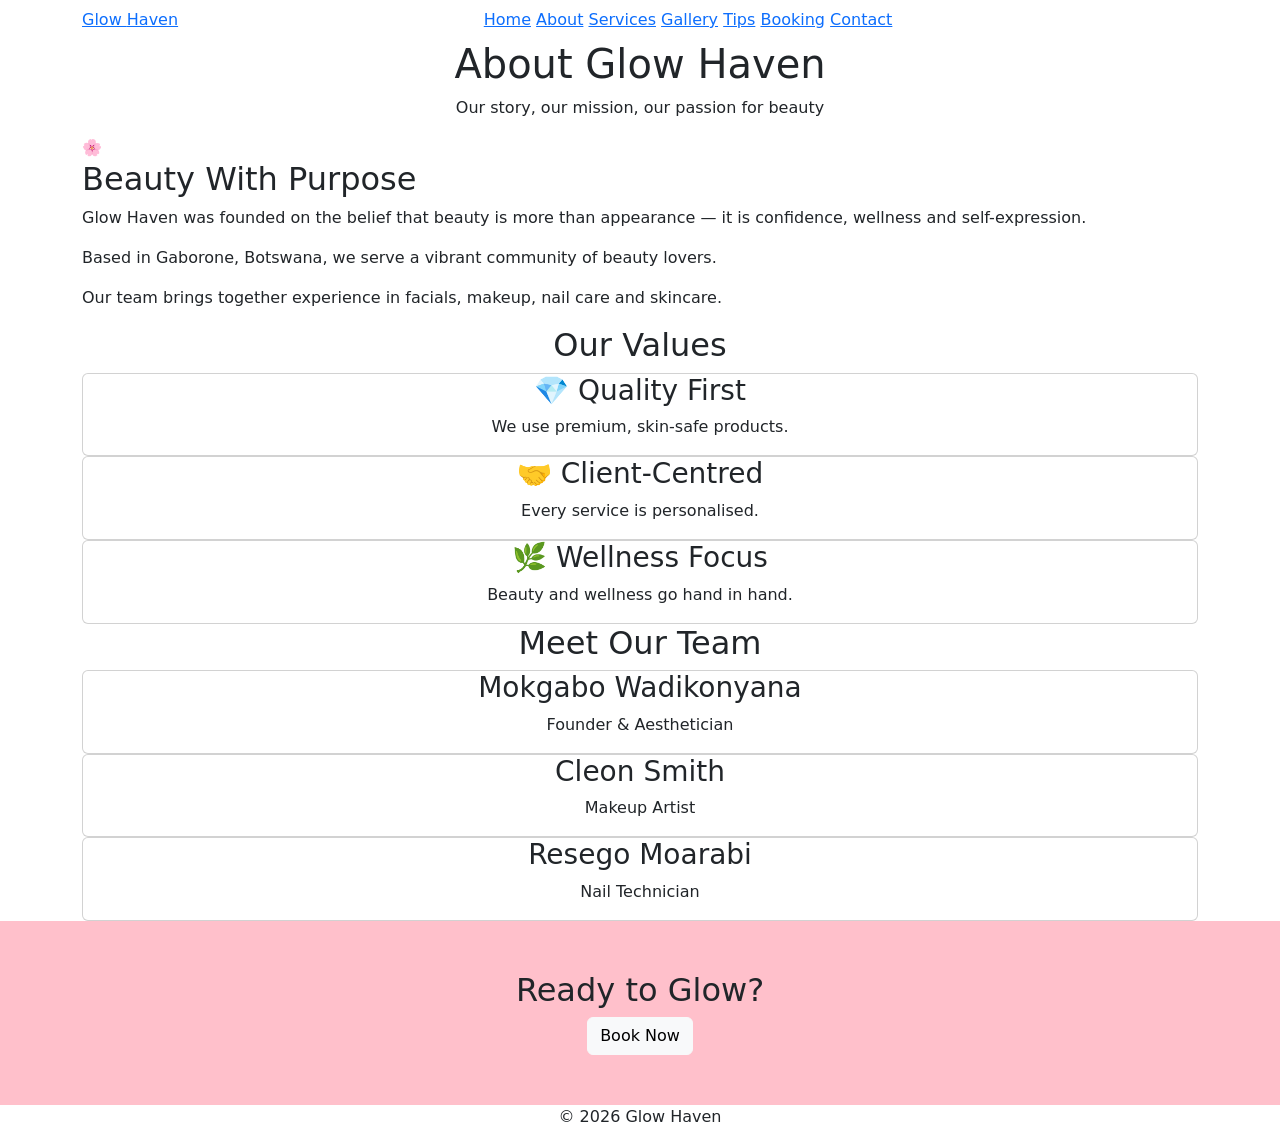
==== about.html @ 94329006 "Add files via upload" ====
<!DOCTYPE html>
<html lang="en">
<head>
  <meta charset="UTF-8">
  <meta name="viewport" content="width=device-width, initial-scale=1.0">
  <meta name="description" content="About Glow Haven – learn about our story, mission and team of beauty professionals.">
  <title>About Us | Glow Haven</title>

  <!-- Bootstrap -->
  <link rel="stylesheet" href="https://cdnjs.cloudflare.com/ajax/libs/bootstrap/5.3.0/css/bootstrap.min.css">

  <!-- Your CSS -->
  <link rel="stylesheet" href="css/style.css">
</head>

<body>

<!-- NAVBAR -->
<nav class="navbar">
  <div class="container">
    <a href="index.html" class="nav-logo">Glow <span>Haven</span></a>

    <div class="nav-links">
      <a href="index.html">Home</a>
      <a href="about.html" class="active">About</a>
      <a href="services.html">Services</a>
      <a href="gallery.html">Gallery</a>
      <a href="tips.html">Tips</a>
      <a href="booking.html">Booking</a>
      <a href="contact.html">Contact</a>
    </div>

    <div class="hamburger">
      <span></span><span></span><span></span>
    </div>
  </div>
</nav>

<!-- HERO -->
<div class="page-hero">
  <div class="container text-center">
    <h1>About Glow Haven</h1>
    <p>Our story, our mission, our passion for beauty</p>
  </div>
</div>

<!-- ABOUT SECTION -->
<section class="section-pad">
  <div class="container about-two-col">

    <div class="about-img">🌸</div>

    <div class="about-text">
      <h2>Beauty With <span>Purpose</span></h2>
      <p>
        Glow Haven was founded on the belief that beauty is more than appearance —
        it is confidence, wellness and self-expression.
      </p>
      <p>
        Based in Gaborone, Botswana, we serve a vibrant community of beauty lovers.
      </p>
      <p>
        Our team brings together experience in facials, makeup, nail care and skincare.
      </p>
    </div>

  </div>
</section>

<!-- VALUES -->
<section class="section-pad bg-pale">
  <div class="container text-center">

    <h2>Our Values</h2>

    <div class="cards-grid">

      <div class="card">
        <h3>💎 Quality First</h3>
        <p>We use premium, skin-safe products.</p>
      </div>

      <div class="card">
        <h3>🤝 Client-Centred</h3>
        <p>Every service is personalised.</p>
      </div>

      <div class="card">
        <h3>🌿 Wellness Focus</h3>
        <p>Beauty and wellness go hand in hand.</p>
      </div>

    </div>
  </div>
</section>

<!-- TEAM -->
<section class="section-pad">
  <div class="container text-center">

    <h2>Meet Our Team</h2>

    <div class="cards-grid">

      <div class="card">
        <h3>Mokgabo Wadikonyana</h3>
        <p>Founder & Aesthetician</p>
      </div>

      <div class="card">
        <h3>Cleon Smith</h3>
        <p>Makeup Artist</p>
      </div>

      <div class="card">
        <h3>Resego Moarabi</h3>
        <p>Nail Technician</p>
      </div>

    </div>
  </div>
</section>

<!-- CTA -->
<section class="text-center" style="padding:50px; background:pink;">
  <h2>Ready to Glow?</h2>
  <a href="booking.html" class="btn btn-light">Book Now</a>
</section>

<!-- FOOTER -->
<footer class="footer text-center">
  <p>© 2026 Glow Haven</p>
</footer>

<script src="js/main.js"></script>

</body>
</html>
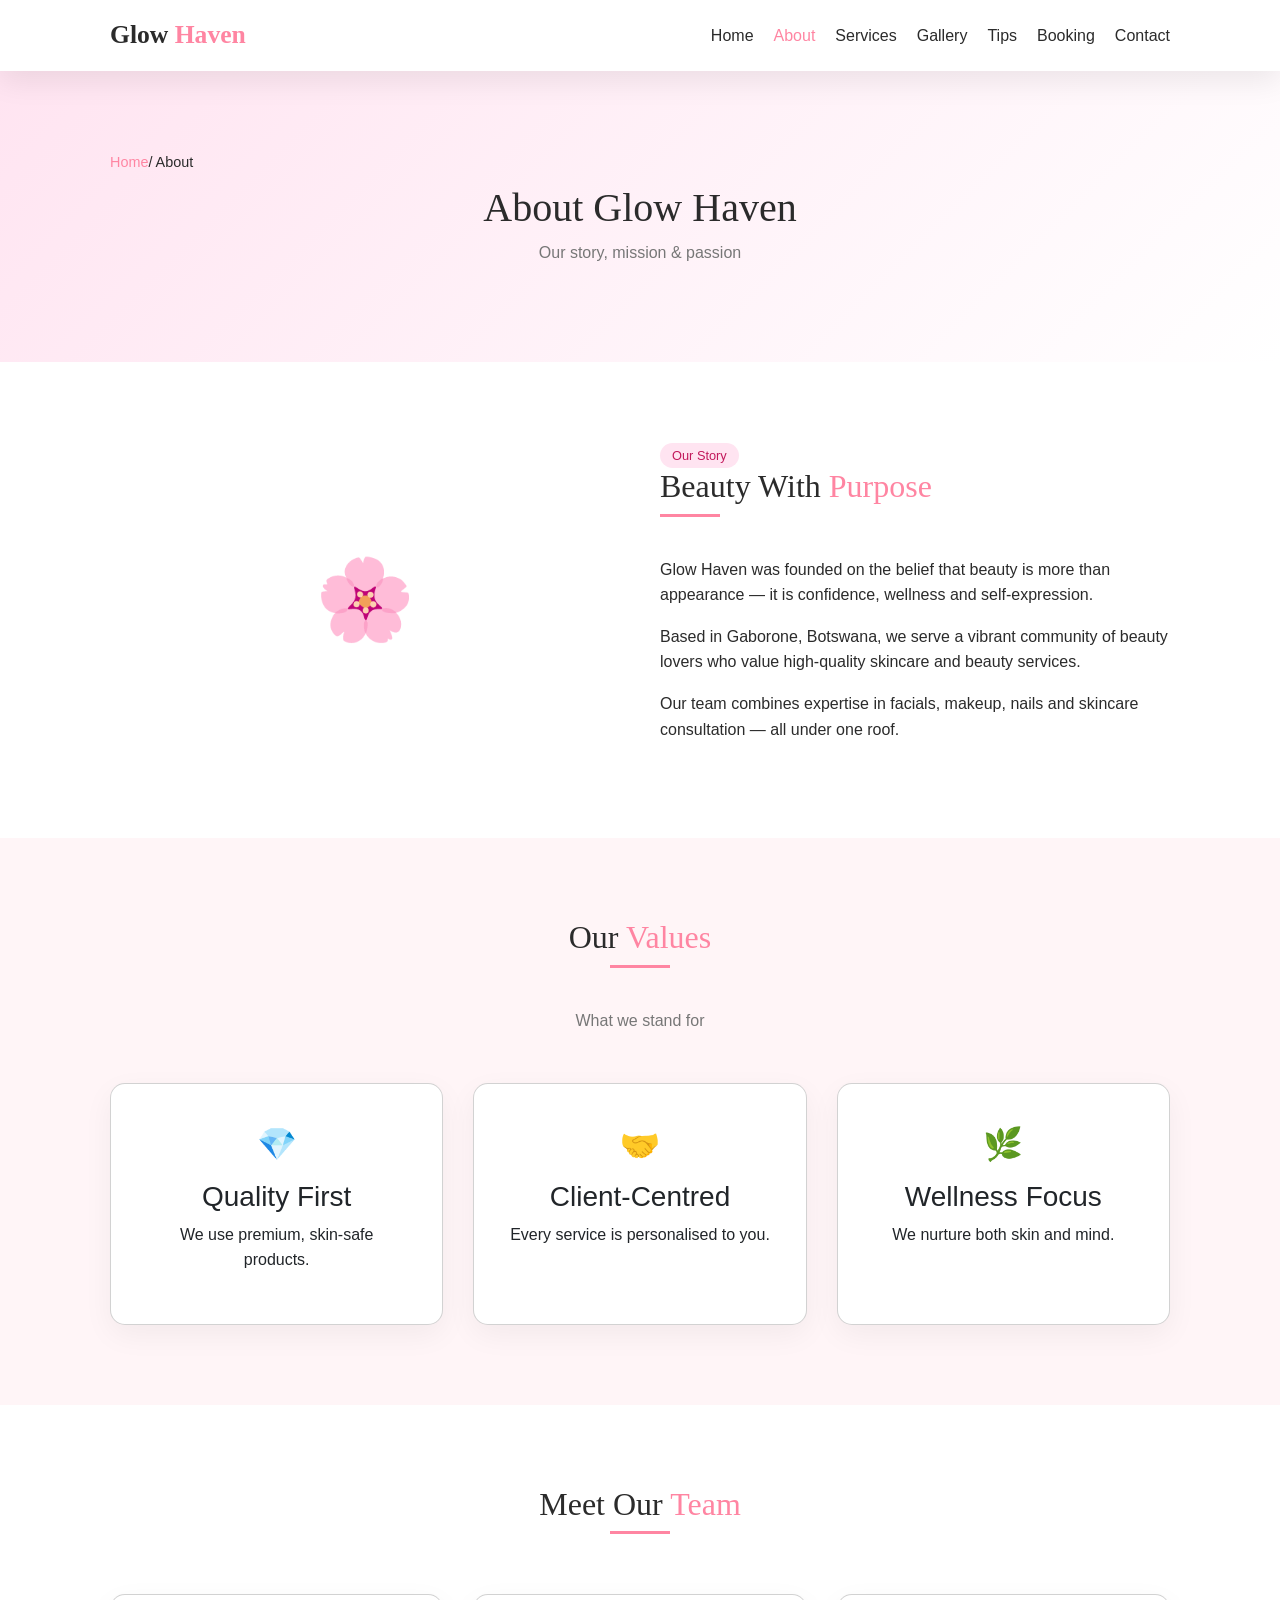
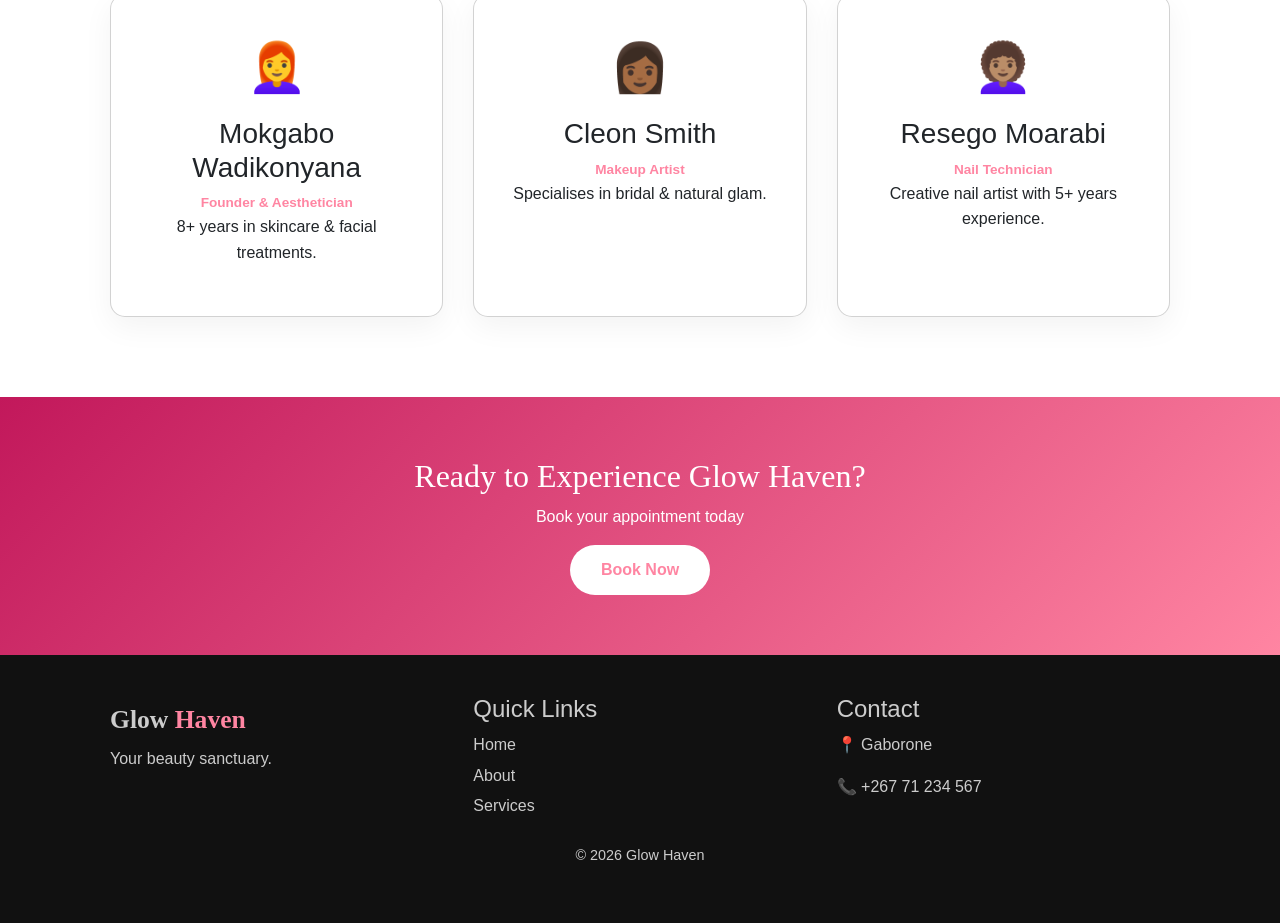
==== commit 0d199099: "Add files via upload" ====
--- a/about.html
+++ b/about.html
@@ -3,16 +3,15 @@
 <head>
   <meta charset="UTF-8">
   <meta name="viewport" content="width=device-width, initial-scale=1.0">
-  <meta name="description" content="About Glow Haven – learn about our story, mission and team of beauty professionals.">
+  <meta name="description" content="About Glow Haven – learn about our story, mission and team.">
   <title>About Us | Glow Haven</title>
 
   <!-- Bootstrap -->
   <link rel="stylesheet" href="https://cdnjs.cloudflare.com/ajax/libs/bootstrap/5.3.0/css/bootstrap.min.css">
 
   <!-- Your CSS -->
-  <link rel="stylesheet" href="css/style.css">
+  <link rel="stylesheet" href="style.css">
 </head>
-
 <body>
 
 <!-- NAVBAR -->
@@ -34,33 +33,54 @@
       <span></span><span></span><span></span>
     </div>
   </div>
+
+  <!-- Mobile Menu -->
+  <div class="nav-mobile">
+    <a href="index.html">Home</a>
+    <a href="about.html">About</a>
+    <a href="services.html">Services</a>
+    <a href="gallery.html">Gallery</a>
+    <a href="tips.html">Tips</a>
+    <a href="booking.html">Booking</a>
+    <a href="contact.html">Contact</a>
+  </div>
 </nav>
 
 <!-- HERO -->
-<div class="page-hero">
-  <div class="container text-center">
+<section class="page-hero">
+  <div class="container">
+    <div class="breadcrumb">
+      <a href="index.html">Home</a> / About
+    </div>
     <h1>About Glow Haven</h1>
-    <p>Our story, our mission, our passion for beauty</p>
+    <p>Our story, mission & passion</p>
   </div>
-</div>
+</section>
 
-<!-- ABOUT SECTION -->
+<!-- ABOUT -->
 <section class="section-pad">
   <div class="container about-two-col">
 
     <div class="about-img">🌸</div>
 
     <div class="about-text">
-      <h2>Beauty With <span>Purpose</span></h2>
+      <span class="hero-tag">Our Story</span>
+      <h2 class="section-title left">Beauty With <span>Purpose</span></h2>
+      <div class="divider left"></div>
+
       <p>
         Glow Haven was founded on the belief that beauty is more than appearance —
         it is confidence, wellness and self-expression.
       </p>
+
       <p>
-        Based in Gaborone, Botswana, we serve a vibrant community of beauty lovers.
+        Based in Gaborone, Botswana, we serve a vibrant community of beauty lovers
+        who value high-quality skincare and beauty services.
       </p>
+
       <p>
-        Our team brings together experience in facials, makeup, nail care and skincare.
+        Our team combines expertise in facials, makeup, nails and skincare consultation —
+        all under one roof.
       </p>
     </div>
 
@@ -71,23 +91,28 @@
 <section class="section-pad bg-pale">
   <div class="container text-center">
 
-    <h2>Our Values</h2>
+    <h2 class="section-title">Our <span>Values</span></h2>
+    <div class="divider"></div>
+    <p class="section-sub">What we stand for</p>
 
     <div class="cards-grid">
 
-      <div class="card">
-        <h3>💎 Quality First</h3>
+      <div class="card center">
+        <div class="icon">💎</div>
+        <h3>Quality First</h3>
         <p>We use premium, skin-safe products.</p>
       </div>
 
-      <div class="card">
-        <h3>🤝 Client-Centred</h3>
-        <p>Every service is personalised.</p>
+      <div class="card center">
+        <div class="icon">🤝</div>
+        <h3>Client-Centred</h3>
+        <p>Every service is personalised to you.</p>
       </div>
 
-      <div class="card">
-        <h3>🌿 Wellness Focus</h3>
-        <p>Beauty and wellness go hand in hand.</p>
+      <div class="card center">
+        <div class="icon">🌿</div>
+        <h3>Wellness Focus</h3>
+        <p>We nurture both skin and mind.</p>
       </div>
 
     </div>
@@ -98,23 +123,30 @@
 <section class="section-pad">
   <div class="container text-center">
 
-    <h2>Meet Our Team</h2>
+    <h2 class="section-title">Meet Our <span>Team</span></h2>
+    <div class="divider"></div>
 
     <div class="cards-grid">
 
-      <div class="card">
+      <div class="card center">
+        <div class="card-img">👩‍🦰</div>
         <h3>Mokgabo Wadikonyana</h3>
-        <p>Founder & Aesthetician</p>
+        <span class="role">Founder & Aesthetician</span>
+        <p>8+ years in skincare & facial treatments.</p>
       </div>
 
-      <div class="card">
+      <div class="card center">
+        <div class="card-img">👩🏾</div>
         <h3>Cleon Smith</h3>
-        <p>Makeup Artist</p>
+        <span class="role">Makeup Artist</span>
+        <p>Specialises in bridal & natural glam.</p>
       </div>
 
-      <div class="card">
+      <div class="card center">
+        <div class="card-img">👩🏽‍🦱</div>
         <h3>Resego Moarabi</h3>
-        <p>Nail Technician</p>
+        <span class="role">Nail Technician</span>
+        <p>Creative nail artist with 5+ years experience.</p>
       </div>
 
     </div>
@@ -122,17 +154,43 @@
 </section>
 
 <!-- CTA -->
-<section class="text-center" style="padding:50px; background:pink;">
-  <h2>Ready to Glow?</h2>
-  <a href="booking.html" class="btn btn-light">Book Now</a>
+<section class="cta">
+  <div class="container text-center">
+    <h2>Ready to Experience Glow Haven?</h2>
+    <p>Book your appointment today</p>
+    <a href="booking.html" class="btn btn-white">Book Now</a>
+  </div>
 </section>
 
 <!-- FOOTER -->
-<footer class="footer text-center">
-  <p>© 2026 Glow Haven</p>
+<footer class="footer">
+  <div class="container footer-grid">
+
+    <div>
+      <a href="index.html" class="nav-logo">Glow <span>Haven</span></a>
+      <p>Your beauty sanctuary.</p>
+    </div>
+
+    <div>
+      <h4>Quick Links</h4>
+      <a href="index.html">Home</a>
+      <a href="about.html">About</a>
+      <a href="services.html">Services</a>
+    </div>
+
+    <div>
+      <h4>Contact</h4>
+      <p>📍 Gaborone</p>
+      <p>📞 +267 71 234 567</p>
+    </div>
+
+  </div>
+
+  <div class="footer-bottom">
+    <p>© 2026 Glow Haven</p>
+  </div>
 </footer>
 
 <script src="js/main.js"></script>
-
 </body>
 </html>
--- a/style.css
+++ b/style.css
@@ -0,0 +1,916 @@
+/* =========================
+   GLOW HAVEN LUXURY STYLE
+========================= */
+
+/* RESET */
+* {
+  margin: 0;
+  padding: 0;
+  box-sizing: border-box;
+}
+
+/* VARIABLES */
+:root {
+  --pink: #ff4fa3;
+  --dark-pink: #c2185b;
+  --light-pink: #ffe4f1;
+  --text: #2b2b2b;
+  --gray: #777;
+  --white: #ffffff;
+  --shadow: 0 10px 30px rgba(0,0,0,0.08);
+
+  --font-main: 'Poppins', sans-serif;
+  --font-head: 'Playfair Display', serif;
+}
+
+/* BODY */
+body {
+  font-family: var(--font-main);
+  color: var(--text);
+  background: #fff;
+  line-height: 1.6;
+}
+
+/* CONTAINER */
+.container {
+  width: 90%;
+  max-width: 1200px;
+  margin: auto;
+}
+
+/* ================= NAVBAR ================= */
+.navbar {
+  background: #fff;
+  padding: 15px 0;
+  box-shadow: var(--shadow);
+  position: sticky;
+  top: 0;
+  z-index: 1000;
+}
+
+.nav-logo {
+  font-family: var(--font-head);
+  font-size: 1.6rem;
+  font-weight: bold;
+  color: var(--text);
+  text-decoration: none;
+}
+
+.nav-logo span {
+  color: var(--pink);
+}
+
+.nav-links {
+  display: flex;
+  gap: 20px;
+}
+
+.nav-links a {
+  text-decoration: none;
+  color: var(--text);
+  font-weight: 500;
+  transition: 0.3s;
+}
+
+.nav-links a:hover,
+.nav-links .active {
+  color: var(--pink);
+}
+
+/* HAMBURGER */
+.hamburger {
+  display: none;
+  cursor: pointer;
+}
+
+.hamburger span {
+  display: block;
+  width: 25px;
+  height: 3px;
+  background: var(--text);
+  margin: 5px 0;
+}
+
+/* MOBILE MENU */
+.nav-mobile {
+  display: none;
+  flex-direction: column;
+  background: #fff;
+  padding: 20px;
+}
+
+.nav-mobile a {
+  margin: 10px 0;
+  text-decoration: none;
+  color: var(--text);
+}
+
+/* ================= HERO ================= */
+.page-hero {
+  background: linear-gradient(135deg, var(--light-pink), #fff);
+  padding: 80px 0;
+  text-align: center;
+}
+
+.page-hero h1 {
+  font-family: var(--font-head);
+  font-size: 2.5rem;
+}
+
+.page-hero p {
+  color: var(--gray);
+}
+
+.breadcrumb {
+  font-size: 0.9rem;
+  margin-bottom: 10px;
+}
+
+.breadcrumb a {
+  color: var(--pink);
+  text-decoration: none;
+}
+
+/* ================= SECTIONS ================= */
+.section-pad {
+  padding: 60px 0;
+}
+
+.bg-pale {
+  background: var(--light-pink);
+}
+
+/* TITLES */
+.section-title {
+  font-family: var(--font-head);
+  font-size: 2rem;
+}
+
+.section-title span {
+  color: var(--pink);
+}
+
+.section-title.left {
+  text-align: left;
+}
+
+.section-sub {
+  color: var(--gray);
+  margin-top: 10px;
+}
+
+/* DIVIDER */
+.divider {
+  width: 60px;
+  height: 3px;
+  background: var(--pink);
+  margin: 10px auto;
+}
+
+.divider.left {
+  margin-left: 0;
+}
+
+/* ================= ABOUT ================= */
+.about-two-col {
+  display: flex;
+  gap: 40px;
+  align-items: center;
+}
+
+.about-img {
+  flex: 1;
+  font-size: 5rem;
+  text-align: center;
+}
+
+.about-text {
+  flex: 1;
+}
+
+.hero-tag {
+  background: var(--light-pink);
+  padding: 5px 12px;
+  border-radius: 20px;
+  font-size: 0.8rem;
+  color: var(--dark-pink);
+}
+
+/* ================= CARDS ================= */
+.cards-grid {
+  display: grid;
+  grid-template-columns: repeat(3, 1fr);
+  gap: 20px;
+  margin-top: 30px;
+}
+
+.card {
+  background: #fff;
+  padding: 20px;
+  border-radius: 15px;
+  box-shadow: var(--shadow);
+  transition: 0.3s;
+}
+
+.card:hover {
+  transform: translateY(-5px);
+}
+
+.card.center {
+  text-align: center;
+}
+
+.icon {
+  font-size: 2rem;
+  margin-bottom: 10px;
+}
+
+.card-img {
+  font-size: 3rem;
+  margin-bottom: 10px;
+}
+
+.role {
+  color: var(--pink);
+  font-size: 0.85rem;
+  font-weight: 600;
+}
+
+/* ================= CTA ================= */
+.cta {
+  background: linear-gradient(135deg, var(--dark-pink), var(--pink));
+  color: #fff;
+  padding: 60px 0;
+}
+
+.cta h2 {
+  font-family: var(--font-head);
+}
+
+.btn {
+  padding: 10px 20px;
+  border-radius: 25px;
+  text-decoration: none;
+  display: inline-block;
+}
+
+.btn-white {
+  background: #fff;
+  color: var(--pink);
+}
+
+/* ================= FOOTER ================= */
+.footer {
+  background: #111;
+  color: #ccc;
+  padding: 40px 0;
+}
+
+.footer-grid {
+  display: grid;
+  grid-template-columns: repeat(3, 1fr);
+  gap: 30px;
+}
+
+.footer a {
+  display: block;
+  color: #ccc;
+  text-decoration: none;
+  margin: 5px 0;
+}
+
+.footer a:hover {
+  color: var(--pink);
+}
+
+.footer-bottom {
+  text-align: center;
+  margin-top: 20px;
+  font-size: 0.9rem;
+}
+
+/* ================= BOOKING FORM ================= */
+
+.form-section {
+  background: #fff;
+}
+
+.form-grid {
+  display: grid;
+  grid-template-columns: repeat(2, 1fr);
+  gap: 20px;
+  margin-top: 20px;
+}
+
+.form-group {
+  display: flex;
+  flex-direction: column;
+}
+
+.form-group.full {
+  grid-column: span 2;
+}
+
+.form-group label {
+  font-weight: 600;
+  margin-bottom: 6px;
+  font-size: 0.9rem;
+}
+
+.form-group label span {
+  color: var(--pink);
+}
+
+.form-group input,
+.form-group select,
+.form-group textarea {
+  padding: 12px 14px;
+  border-radius: 10px;
+  border: 1px solid #ddd;
+  font-family: var(--font-main);
+  transition: 0.3s;
+}
+
+.form-group input:focus,
+.form-group select:focus,
+.form-group textarea:focus {
+  border-color: var(--pink);
+  box-shadow: 0 0 0 3px rgba(255,79,163,0.1);
+  outline: none;
+}
+
+textarea {
+  min-height: 110px;
+  resize: none;
+}
+
+/* BUTTON (matches your luxury theme) */
+.btn-pink {
+  background: var(--pink);
+  color: #fff;
+  border-radius: 25px;
+  padding: 12px 25px;
+  border: none;
+  font-weight: 600;
+  transition: 0.3s;
+}
+
+.btn-pink:hover {
+  background: var(--dark-pink);
+}
+
+/* MESSAGES */
+.error-msg {
+  font-size: 0.75rem;
+  color: red;
+  margin-top: 3px;
+}
+
+.success-msg {
+  display: none;
+  margin-top: 20px;
+  padding: 15px;
+  background: #e6fff0;
+  color: green;
+  border-radius: 10px;
+  font-size: 0.9rem;
+}
+
+/* FORM CARD (the white box styling from your HTML) */
+.form-section .container > div > div {
+  background: #fff;
+  border-radius: 16px;
+  padding: 40px;
+  box-shadow: var(--shadow);
+}
+/* ================= RESPONSIVE ================= */
+@media(max-width: 900px) {
+  .about-two-col {
+    flex-direction: column;
+  }
+
+  .cards-grid {
+    grid-template-columns: 1fr;
+  }
+
+  .nav-links {
+    display: none;
+  }
+
+  .hamburger {
+    display: block;
+  }
+
+  .nav-mobile.active {
+    display: flex;
+  }
+
+  .footer-grid {
+    grid-template-columns: 1fr;
+  }
+}
+:root {
+  --pink: #ff85a2;
+  --dark-text: #333;
+  --light-bg: #fff5f7;
+  --white: #ffffff;
+}
+
+.container {
+  max-width: 1100px;
+  margin: 0 auto;
+  padding: 0 20px;
+}
+
+/* Layout for the two columns */
+.contact-layout {
+  display: grid;
+  grid-template-columns: 1.5fr 1fr;
+  gap: 50px;
+  align-items: start;
+}
+
+/* Form Styling */
+.form-grid {
+  display: grid;
+  grid-template-columns: 1fr 1fr;
+  gap: 20px;
+}
+
+.form-group.full {
+  grid-column: span 2;
+}
+
+.form-group label {
+  display: block;
+  margin-bottom: 8px;
+  font-weight: 600;
+}
+
+.form-group input,
+.form-group textarea {
+  width: 100%;
+  padding: 12px;
+  border: 1px solid #ddd;
+  border-radius: 8px;
+  font-family: inherit;
+}
+
+.btn-pink {
+  background: var(--pink);
+  color: var(--white);
+  border: none;
+  padding: 12px 30px;
+  border-radius: 25px;
+  cursor: pointer;
+  margin-top: 20px;
+  font-weight: 700;
+}
+
+/* Contact Info Card Styling */
+.contact-info-card {
+  background: var(--light-bg);
+  padding: 40px;
+  border-radius: 15px;
+  box-shadow: 0 10px 30px rgba(0, 0, 0, 0.05);
+}
+
+.contact-item {
+  display: flex;
+  gap: 15px;
+  margin-bottom: 25px;
+}
+
+.contact-item .icon {
+  font-size: 24px;
+}
+
+.contact-item h4 {
+  margin: 0 0 5px 0;
+  color: var(--pink);
+}
+
+/* Responsive for Mobile */
+@media (max-width: 768px) {
+  .contact-layout {
+    grid-template-columns: 1fr;
+  }
+
+  .form-grid {
+    grid-template-columns: 1fr;
+  }
+
+  .form-group.full {
+    grid-column: span 1;
+  }
+}
+
+/* Container for the form to keep it centered and professional */
+.form-wrap {
+    background: #fff;
+    padding: 40px;
+    border-radius: 15px;
+    box-shadow: 0 10px 30px rgba(0, 0, 0, 0.05);
+    max-width: 800px;
+    margin: 0 auto;
+}
+
+/* Creating the two-column grid for inputs */
+.form-grid {
+    display: grid;
+    grid-template-columns: 1fr 1fr; /* Two equal columns */
+    gap: 20px;
+    margin-bottom: 25px;
+}
+
+/* Ensuring certain fields (like textareas) take up both columns */
+.form-group.full {
+    grid-column: span 2;
+}
+
+/* Styling the inputs to match the Glow Haven aesthetic */
+.form-group label {
+    display: block;
+    margin-bottom: 8px;
+    font-weight: 600;
+    font-size: 0.9rem;
+}
+
+.form-group input,
+.form-group select,
+.form-group textarea {
+    width: 100%;
+    padding: 12px 15px;
+    border: 1px solid #ececec;
+    border-radius: 8px;
+    background-color: #fdfdfd;
+    transition: border-color 0.3s ease, box-shadow 0.3s ease;
+}
+
+/* Focus styling for all form elements */
+.form-group input:focus,
+.form-group select:focus,
+.form-group textarea:focus {
+    border-color: var(--pink);
+    outline: none;
+    box-shadow: 0 0 0 3px rgba(255, 133, 162, 0.15);
+}
+
+/* Pink Button Style */
+.btn-pink {
+    background-color: #ff85a2; /* Glow Haven Pink */
+    color: white;
+    padding: 14px 30px;
+    border: none;
+    border-radius: 50px;
+    font-weight: bold;
+    cursor: pointer;
+    transition: transform 0.2s, background-color 0.2s;
+}
+
+.btn-pink:hover {
+    transform: translateY(-2px);
+    background-color: #f07491;
+}
+
+/* Responsive: Switch to 1 column on mobile */
+@media (max-width: 600px) {
+    .form-grid {
+        grid-template-columns: 1fr;
+    }
+
+    .form-group.full {
+        grid-column: span 1;
+    }
+}
+
+/* =========================
+   CARD GRID CONTAINER
+   ========================= */
+.cards-grid {
+    display: grid;
+    grid-template-columns: repeat(auto-fit, minmax(300px, 1fr));
+    gap: 30px;
+    padding-top: 20px;
+}
+
+/* =========================
+   INDIVIDUAL CARD
+   ========================= */
+.card {
+    background-color: #ffffff;
+    border-radius: 15px;
+    padding: 35px;
+    text-align: center;
+    box-shadow: 0 10px 30px rgba(0, 0, 0, 0.05);
+    transition: transform 0.3s ease, box-shadow 0.3s ease;
+}
+
+/* Hover effect */
+.card:hover {
+    transform: translateY(-10px);
+    box-shadow: 0 15px 35px rgba(0, 0, 0, 0.1);
+}
+
+/* =========================
+   CARD ICON
+   ========================= */
+.card-icon {
+    font-size: 3rem;
+    margin-bottom: 20px;
+    display: block;
+}
+
+/* =========================
+   PRICE TAG
+   ========================= */
+.price {
+    font-weight: 700;
+    color: #ff85a2; /* Glow Haven Pink */
+    margin: 20px 0;
+    font-size: 1.1rem;
+}
+ /* =========================
+    CTA BANNER
+    ========================= */
+.cta-banner {
+    background-color: var(--pink); /* Brand color */
+    padding: 60px 0;
+    color: #ffffff;
+    text-align: center;
+}
+
+/* CTA Title */
+.cta-banner h2 {
+    font-size: 2.2rem;
+    margin-bottom: 15px;
+}
+
+/* CTA Text */
+.cta-banner p {
+    font-size: 1.1rem;
+    margin-bottom: 30px;
+    max-width: 700px;
+    margin-left: auto;
+    margin-right: auto;
+    line-height: 1.6;
+}
+
+/* CTA Button Container */
+.cta-buttons {
+    display: flex;
+    justify-content: center;
+    gap: 15px;
+    flex-wrap: wrap;
+}
+
+/* =========================
+   BUTTON STYLES
+   ========================= */
+
+/* White Button */
+.btn-white {
+    background-color: #ffffff;
+    color: var(--pink);
+    padding: 12px 25px;
+    border-radius: 25px;
+    text-decoration: none;
+    font-weight: 600;
+    transition: all 0.3s ease;
+}
+
+.btn-white:hover {
+    background-color: #f0f0f0;
+    transform: translateY(-2px);
+}
+
+/* Dark Button */
+.btn-dark {
+    background-color: #333333;
+    color: #ffffff;
+    padding: 12px 25px;
+    border-radius: 25px;
+    text-decoration: none;
+    font-weight: 600;
+    transition: all 0.3s ease;
+}
+
+.btn-dark:hover {
+    background-color: #000000;
+    transform: translateY(-2px);
+}
+
+/* =========================
+   RESPONSIVE DESIGN
+   ========================= */
+@media (max-width: 480px) {
+    .cta-buttons {
+        flex-direction: column;
+        align-items: center;
+    }
+
+    .cta-buttons a {
+        width: 100%;
+        max-width: 250px;
+        text-align: center;
+    }
+}
+/* =========================
+   GLOBAL VARIABLES
+   ========================= */
+:root {
+    --pink: #ff85a2;
+    --bg-pale: #fff5f7;
+    --text-dark: #333333;
+    --text-muted: #777777;
+    --transition: 0.3s ease;
+}
+
+/* =========================
+   LAYOUT HELPERS
+   ========================= */
+.section-pad {
+    padding: 80px 0;
+}
+
+.bg-pale {
+    background-color: var(--bg-pale);
+}
+
+.text-center {
+    text-align: center;
+}
+
+.divider {
+    width: 60px;
+    height: 3px;
+    background-color: var(--pink);
+    margin: 0 auto 40px;
+}
+
+/* =========================
+   TESTIMONIALS GRID
+   ========================= */
+.testi-grid {
+    display: grid;
+    grid-template-columns: repeat(auto-fit, minmax(300px, 1fr));
+    gap: 30px;
+    margin-top: 40px;
+}
+
+/* Testimonial Card */
+.testi-card {
+    background-color: #ffffff;
+    padding: 40px;
+    border-radius: 20px;
+    box-shadow: 0 10px 30px rgba(0, 0, 0, 0.05);
+    text-align: center;
+    transition: var(--transition);
+}
+
+.testi-card:hover {
+    transform: translateY(-10px);
+}
+
+/* Stars */
+.stars {
+    color: #ffb400;
+    font-size: 1.2rem;
+    margin-bottom: 15px;
+}
+
+/* Author Section */
+.testi-author {
+    margin-top: 20px;
+    display: flex;
+    flex-direction: column;
+    align-items: center;
+}
+
+.testi-avatar {
+    font-size: 2.5rem;
+    margin-bottom: 10px;
+}
+
+.testi-name {
+    font-weight: bold;
+    color: var(--text-dark);
+}
+
+.testi-role {
+    font-size: 0.85rem;
+    color: var(--text-muted);
+}
+
+/* =========================
+   CTA BANNER
+   ========================= */
+.cta-banner {
+    background-color: var(--pink);
+    color: #ffffff;
+    padding: 60px 0;
+    text-align: center;
+}
+
+.cta-banner h2 {
+    font-size: 2.5rem;
+    margin-bottom: 20px;
+    font-style: italic;
+}
+
+/* CTA Button */
+.btn-white {
+    background-color: #ffffff;
+    color: var(--pink);
+    padding: 12px 30px;
+    border-radius: 30px;
+    text-decoration: none;
+    font-weight: 700;
+    transition: var(--transition);
+}
+
+.btn-white:hover {
+    opacity: 0.9;
+}
+
+/* =========================
+   RESPONSIVE DESIGN
+   ========================= */
+@media (max-width: 768px) {
+    .testi-grid {
+        grid-template-columns: 1fr;
+    }
+
+    .cta-banner h2 {
+        font-size: 2rem;
+    }
+}
+/* =========================
+   Gallery Layout
+   ========================= */
+.gallery-grid {
+    display: grid;
+    grid-template-columns: repeat(auto-fit, minmax(280px, 1fr));
+    gap: 20px;
+}
+
+.gallery-img-wrapper {
+    position: relative;
+    height: 300px;
+    overflow: hidden;
+    border-radius: 15px;
+}
+
+.gallery-img-wrapper img {
+    width: 100%;
+    height: 100%;
+    object-fit: cover;
+    transition: transform 0.5s ease;
+}
+
+/* =========================
+   Hover Overlay Effect
+   ========================= */
+.img-overlay {
+    position: absolute;
+    top: 0;
+    left: 0;
+    width: 100%;
+    height: 100%;
+    background: rgba(255, 133, 162, 0.7); /* Glow Pink Overlay */
+    display: flex;
+    align-items: center;
+    justify-content: center;
+    opacity: 0;
+    transition: opacity 0.3s ease;
+}
+
+.img-overlay span {
+    color: white;
+    font-size: 1.2rem;
+    font-weight: bold;
+    padding: 10px 20px;
+    border: 2px solid white;
+}
+
+/* Hover Effects */
+.gallery-img-wrapper:hover img {
+    transform: scale(1.1);
+}
+
+.gallery-img-wrapper:hover .img-overlay {
+    opacity: 1;
+}
+
+/* =========================
+   CTA Styles (Matching Home Page)
+   ========================= */
+.btn-contact {
+    color: #888;
+    text-decoration: none;
+    font-weight: 500;
+}
+
+.btn-contact:hover {
+    color: var(--pink);
+}
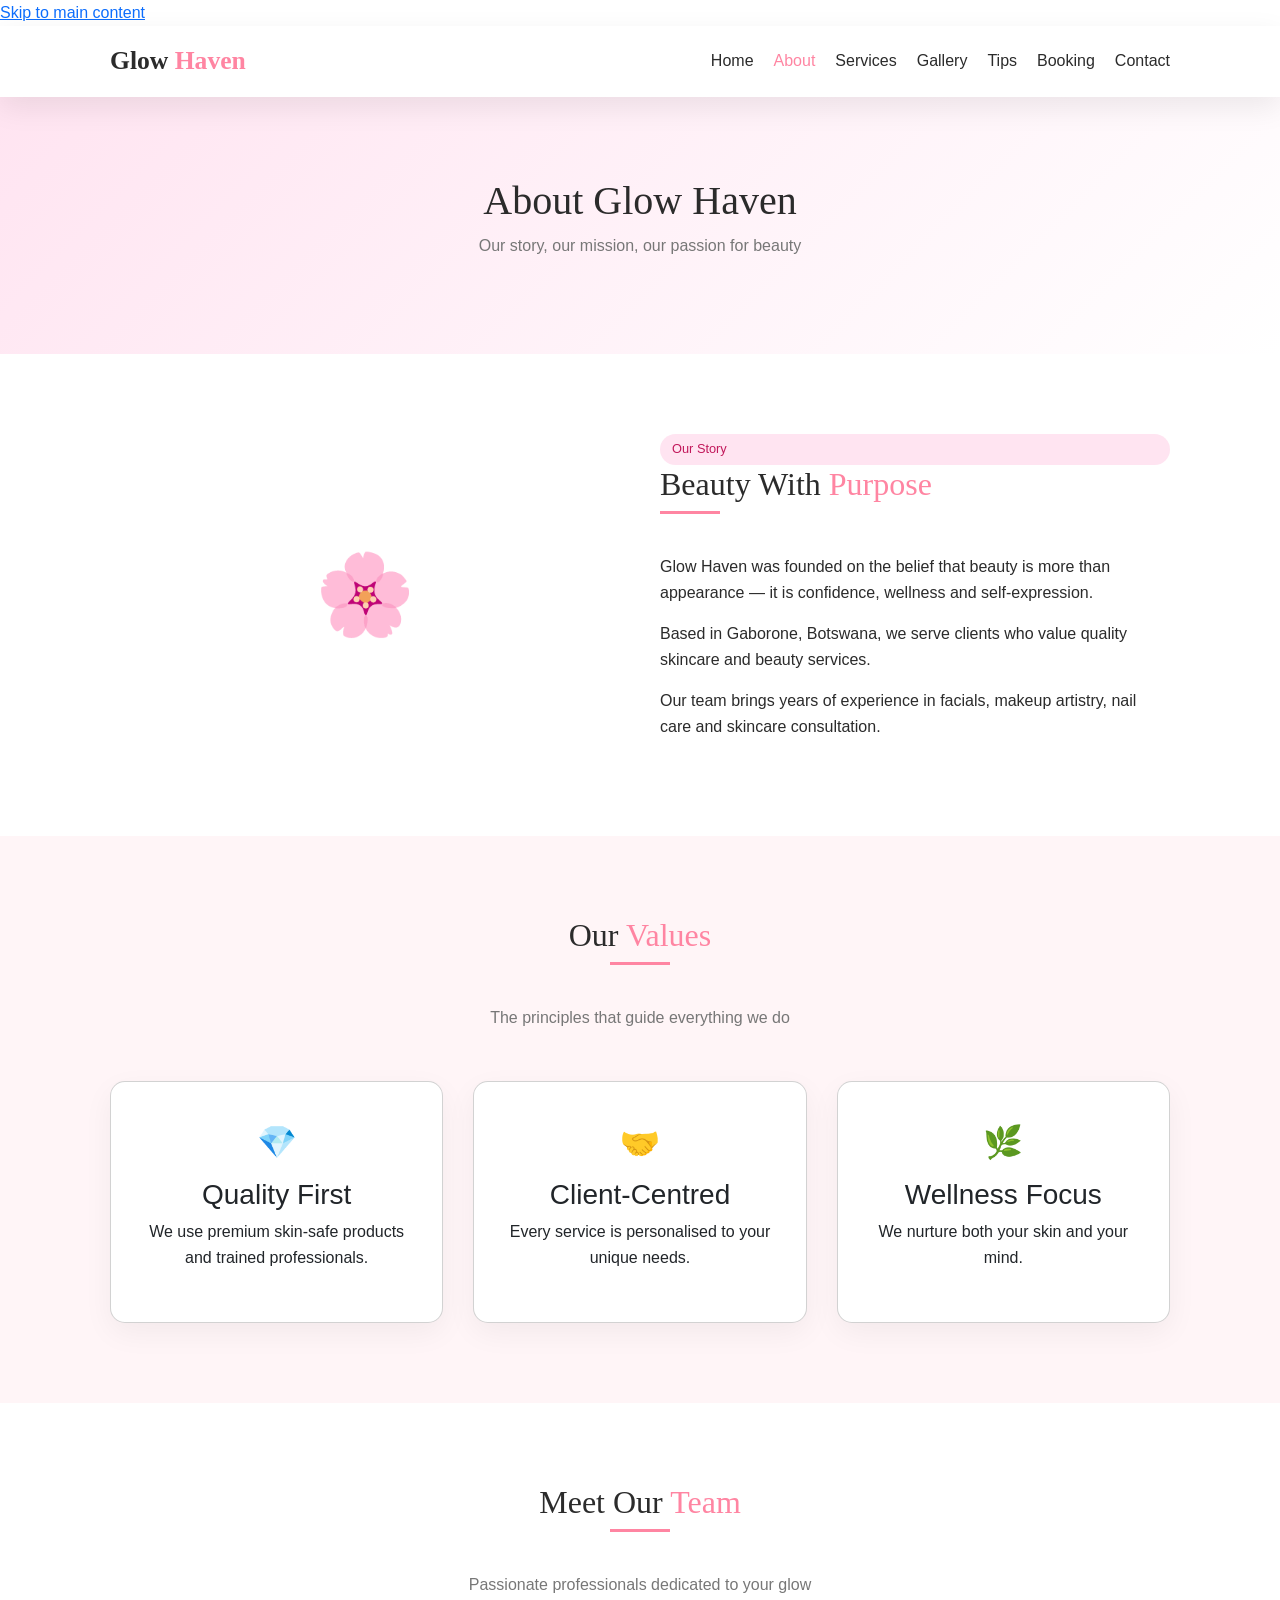
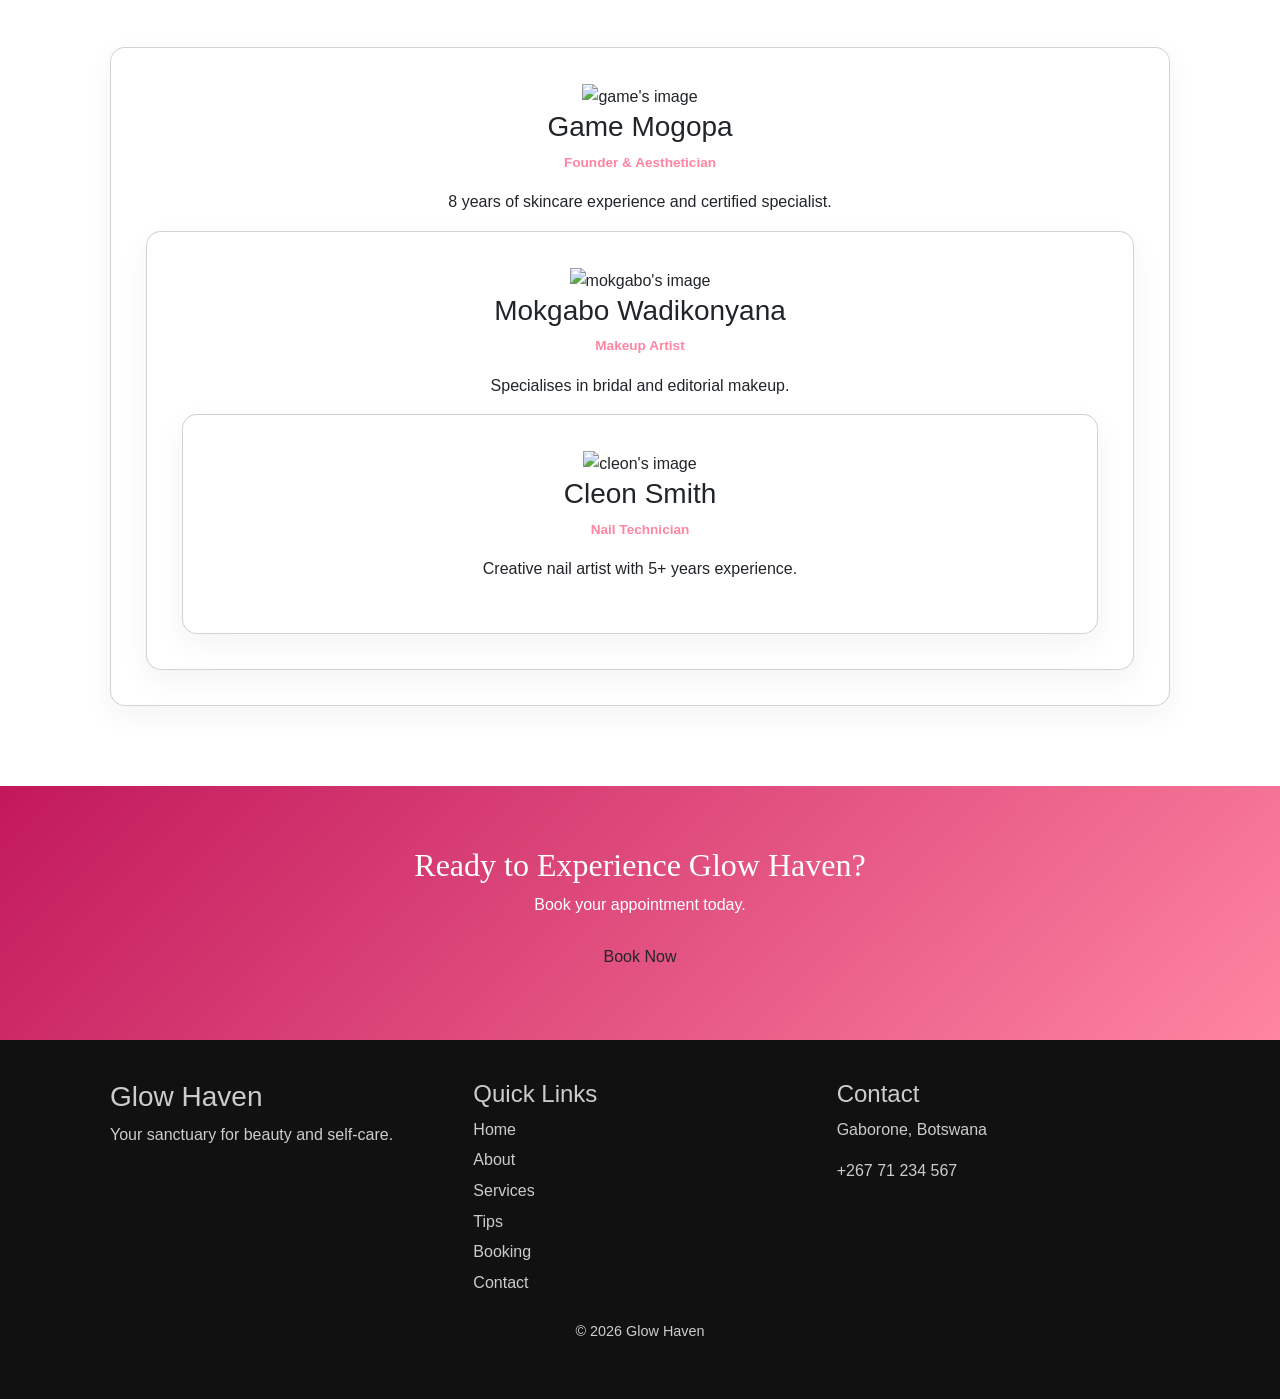
==== commit 3231e5c1: "Revise About page with updated content and structure Updated the About page content and structure, i" ====
--- a/about.html
+++ b/about.html
@@ -3,194 +3,190 @@
 <head>
   <meta charset="UTF-8">
   <meta name="viewport" content="width=device-width, initial-scale=1.0">
-  <meta name="description" content="About Glow Haven – learn about our story, mission and team.">
+  <meta name="description" content="About Glow Haven – learn about our story, mission and team of beauty professionals.">
   <title>About Us | Glow Haven</title>
-
-  <!-- Bootstrap -->
+ 
   <link rel="stylesheet" href="https://cdnjs.cloudflare.com/ajax/libs/bootstrap/5.3.0/css/bootstrap.min.css">
-
-  <!-- Your CSS -->
   <link rel="stylesheet" href="style.css">
 </head>
+ 
 <body>
-
-<!-- NAVBAR -->
+  <a href="#main-content" class="skip-link">Skip to main content</a>
+  <main id="main-content">
+ 
 <nav class="navbar">
   <div class="container">
     <a href="index.html" class="nav-logo">Glow <span>Haven</span></a>
-
+ 
     <div class="nav-links">
       <a href="index.html">Home</a>
-      <a href="about.html" class="active">About</a>
+      <a href="about.html" class="active" aria-current="page" >About</a> 
       <a href="services.html">Services</a>
       <a href="gallery.html">Gallery</a>
       <a href="tips.html">Tips</a>
       <a href="booking.html">Booking</a>
       <a href="contact.html">Contact</a>
     </div>
-
+ 
     <div class="hamburger">
       <span></span><span></span><span></span>
     </div>
   </div>
-
-  <!-- Mobile Menu -->
-  <div class="nav-mobile">
-    <a href="index.html">Home</a>
-    <a href="about.html">About</a>
-    <a href="services.html">Services</a>
-    <a href="gallery.html">Gallery</a>
-    <a href="tips.html">Tips</a>
-    <a href="booking.html">Booking</a>
-    <a href="contact.html">Contact</a>
+ 
+  
+</nav>
+ 
+<!-- HERO -->
+<div class="page-hero">
+  <div class="container">
+    <h1>About Glow Haven</h1>
+    <p>Our story, our mission, our passion for beauty</p>
   </div>
-</nav>
-
-<!-- HERO -->
-<section class="page-hero">
-  <div class="container">
-    <div class="breadcrumb">
-      <a href="index.html">Home</a> / About
-    </div>
-    <h1>About Glow Haven</h1>
-    <p>Our story, mission & passion</p>
-  </div>
-</section>
-
+</div>
+ 
 <!-- ABOUT -->
 <section class="section-pad">
   <div class="container about-two-col">
-
-    <div class="about-img">🌸</div>
-
+ 
+    <div class="about-img" role="img" aria-label="Glow Haven salon">🌸</div>
+ 
     <div class="about-text">
-      <span class="hero-tag">Our Story</span>
-      <h2 class="section-title left">Beauty With <span>Purpose</span></h2>
+      <div class="hero-tag">Our Story</div>
+ 
+      <h2 class="section-title left">
+        Beauty With <span>Purpose</span>
+      </h2>
+ 
       <div class="divider left"></div>
-
+ 
       <p>
-        Glow Haven was founded on the belief that beauty is more than appearance —
-        it is confidence, wellness and self-expression.
+        Glow Haven was founded on the belief that beauty is more than appearance — it is confidence, wellness and self-expression.
       </p>
-
+ 
       <p>
-        Based in Gaborone, Botswana, we serve a vibrant community of beauty lovers
-        who value high-quality skincare and beauty services.
+        Based in Gaborone, Botswana, we serve clients who value quality skincare and beauty services.
       </p>
-
+ 
       <p>
-        Our team combines expertise in facials, makeup, nails and skincare consultation —
-        all under one roof.
+        Our team brings years of experience in facials, makeup artistry, nail care and skincare consultation.
       </p>
     </div>
-
+ 
   </div>
 </section>
-
+ 
 <!-- VALUES -->
 <section class="section-pad bg-pale">
   <div class="container text-center">
-
+ 
     <h2 class="section-title">Our <span>Values</span></h2>
     <div class="divider"></div>
-    <p class="section-sub">What we stand for</p>
-
+    <p class="section-sub">The principles that guide everything we do</p>
+ 
     <div class="cards-grid">
-
+ 
       <div class="card center">
         <div class="icon">💎</div>
         <h3>Quality First</h3>
-        <p>We use premium, skin-safe products.</p>
+        <p>We use premium skin-safe products and trained professionals.</p>
       </div>
-
+ 
       <div class="card center">
         <div class="icon">🤝</div>
         <h3>Client-Centred</h3>
-        <p>Every service is personalised to you.</p>
+        <p>Every service is personalised to your unique needs.</p>
       </div>
-
+ 
       <div class="card center">
         <div class="icon">🌿</div>
         <h3>Wellness Focus</h3>
-        <p>We nurture both skin and mind.</p>
+        <p>We nurture both your skin and your mind.</p>
       </div>
-
+ 
     </div>
   </div>
 </section>
-
+ 
 <!-- TEAM -->
 <section class="section-pad">
   <div class="container text-center">
-
+ 
     <h2 class="section-title">Meet Our <span>Team</span></h2>
     <div class="divider"></div>
-
+    <p class="section-sub">Passionate professionals dedicated to your glow</p>
+ 
     <div class="cards-grid">
-
+ 
       <div class="card center">
-        <div class="card-img">👩‍🦰</div>
+        <div class="card-img-wrap">
+          <img src="images/game.jpeg" alt="game's image">
+        <h3>Game Mogopa</h3>
+        <p class="role">Founder & Aesthetician</p>
+        <p>8 years of skincare experience and certified specialist.</p>
+      </div>
+ 
+      <div class="card center">
+        <div class="card-img-wrap">
+          <img src="images/mokgabo.jpeg" alt="mokgabo's image">
         <h3>Mokgabo Wadikonyana</h3>
-        <span class="role">Founder & Aesthetician</span>
-        <p>8+ years in skincare & facial treatments.</p>
+        <p class="role">Makeup Artist</p>
+        <p>Specialises in bridal and editorial makeup.</p>
       </div>
-
+ 
       <div class="card center">
-        <div class="card-img">👩🏾</div>
-        <h3>Cleon Smith</h3>
-        <span class="role">Makeup Artist</span>
-        <p>Specialises in bridal & natural glam.</p>
-      </div>
-
-      <div class="card center">
-        <div class="card-img">👩🏽‍🦱</div>
-        <h3>Resego Moarabi</h3>
-        <span class="role">Nail Technician</span>
+        <div class="card-img-wrap">
+          <img src="images/cleon.jpeg" alt="cleon's image">
+           <h3>Cleon Smith</h3>
+        <p class="role">Nail Technician</p>
         <p>Creative nail artist with 5+ years experience.</p>
       </div>
-
+ 
     </div>
   </div>
 </section>
-
+ 
 <!-- CTA -->
 <section class="cta">
   <div class="container text-center">
     <h2>Ready to Experience Glow Haven?</h2>
-    <p>Book your appointment today</p>
-    <a href="booking.html" class="btn btn-white">Book Now</a>
+    <p>Book your appointment today.</p>
+    <a href="booking.html" class="btn">Book Now</a>
   </div>
 </section>
-
-<!-- FOOTER -->
+</main>
+ 
 <footer class="footer">
   <div class="container footer-grid">
-
+ 
     <div>
-      <a href="index.html" class="nav-logo">Glow <span>Haven</span></a>
-      <p>Your beauty sanctuary.</p>
+      <h3>Glow Haven</h3>
+      <p>Your sanctuary for beauty and self-care.</p>
     </div>
-
+ 
     <div>
       <h4>Quick Links</h4>
       <a href="index.html">Home</a>
       <a href="about.html">About</a>
       <a href="services.html">Services</a>
+      <a href="tips.html">Tips</a>
+      <a href="booking.html">Booking</a>
+      <a href="contact.html">Contact</a>
     </div>
-
+ 
     <div>
       <h4>Contact</h4>
-      <p>📍 Gaborone</p>
-      <p>📞 +267 71 234 567</p>
+      <p>Gaborone, Botswana</p>
+      <p>+267 71 234 567</p>
     </div>
-
+ 
   </div>
-
+ 
   <div class="footer-bottom">
     <p>© 2026 Glow Haven</p>
   </div>
 </footer>
-
+ 
 <script src="js/main.js"></script>
 </body>
-</html>+</html>
+ 
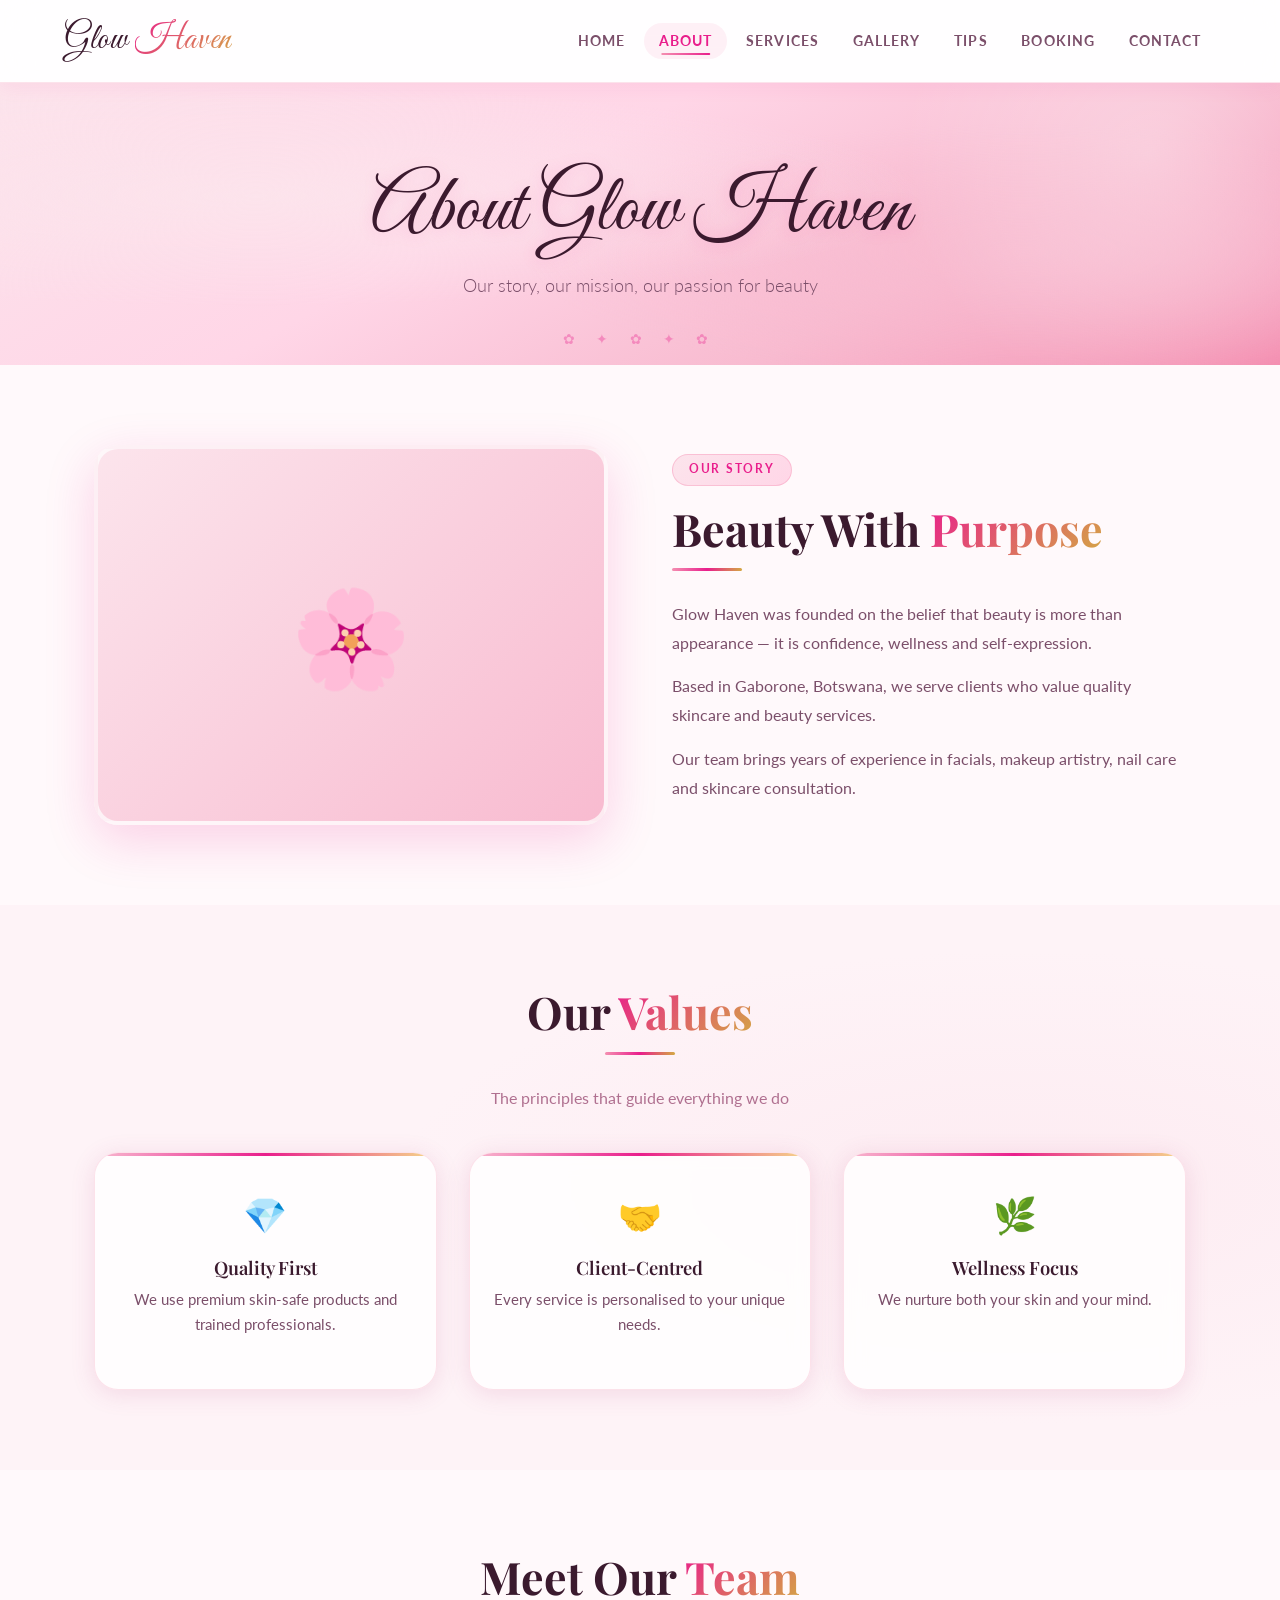
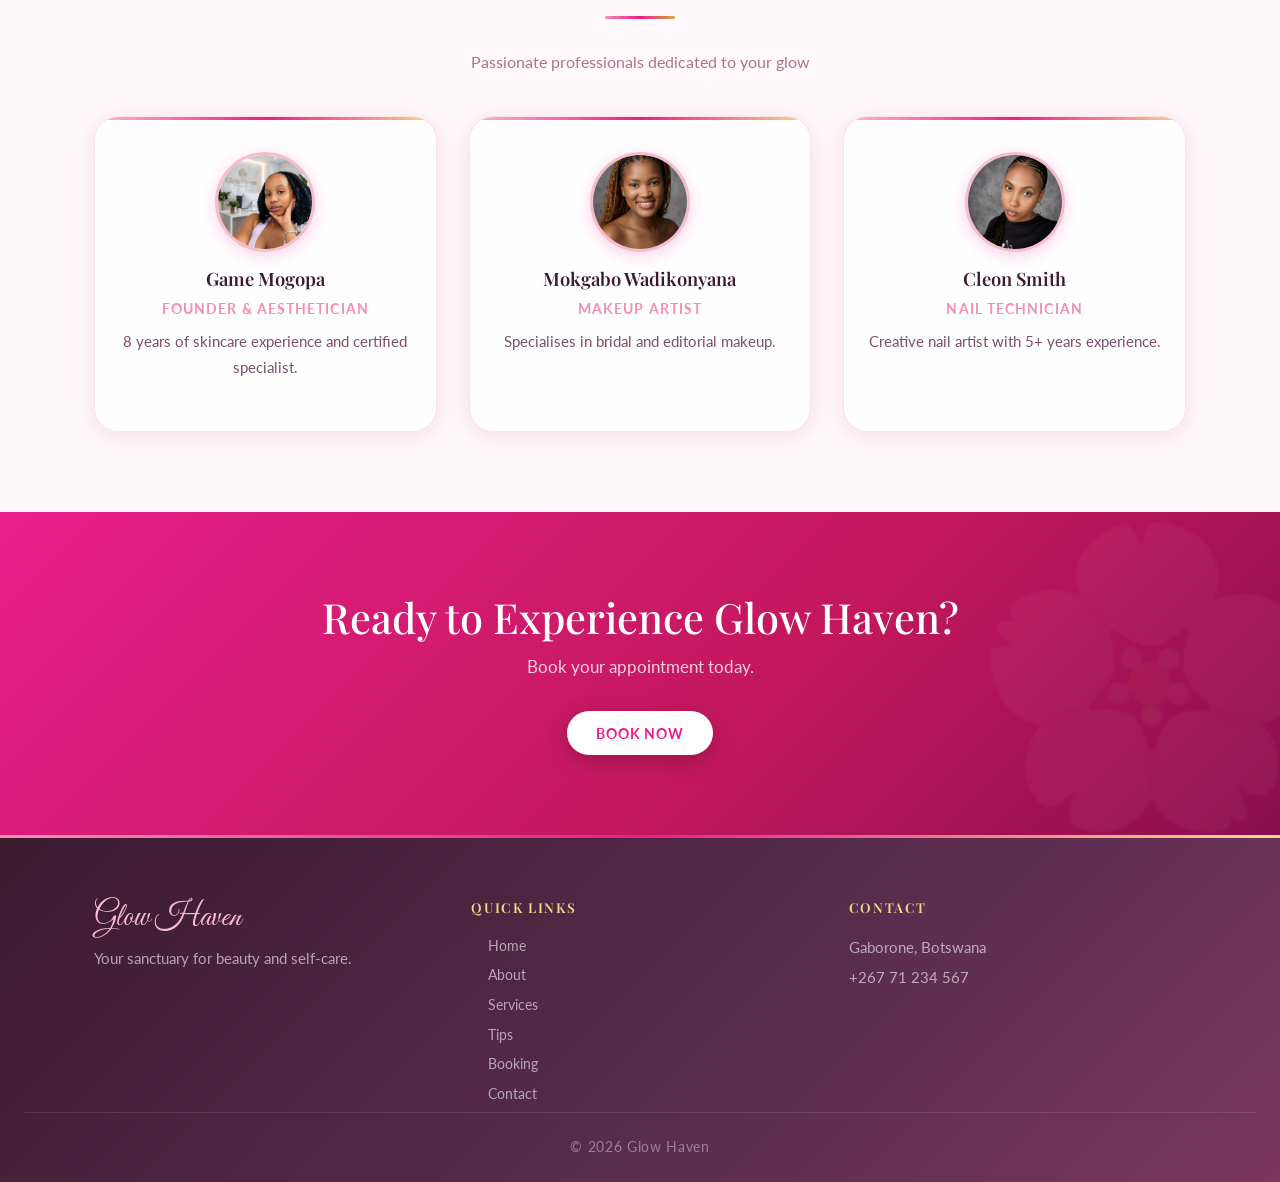
==== commit d25590a4: "Add files via upload" ====
--- a/about.html
+++ b/about.html
@@ -1,192 +1,211 @@
-<!DOCTYPE html>
-<html lang="en">
-<head>
-  <meta charset="UTF-8">
-  <meta name="viewport" content="width=device-width, initial-scale=1.0">
-  <meta name="description" content="About Glow Haven – learn about our story, mission and team of beauty professionals.">
-  <title>About Us | Glow Haven</title>
- 
-  <link rel="stylesheet" href="https://cdnjs.cloudflare.com/ajax/libs/bootstrap/5.3.0/css/bootstrap.min.css">
-  <link rel="stylesheet" href="style.css">
-</head>
- 
-<body>
-  <a href="#main-content" class="skip-link">Skip to main content</a>
-  <main id="main-content">
- 
-<nav class="navbar">
-  <div class="container">
-    <a href="index.html" class="nav-logo">Glow <span>Haven</span></a>
- 
-    <div class="nav-links">
-      <a href="index.html">Home</a>
-      <a href="about.html" class="active" aria-current="page" >About</a> 
-      <a href="services.html">Services</a>
-      <a href="gallery.html">Gallery</a>
-      <a href="tips.html">Tips</a>
-      <a href="booking.html">Booking</a>
-      <a href="contact.html">Contact</a>
-    </div>
- 
-    <div class="hamburger">
-      <span></span><span></span><span></span>
-    </div>
-  </div>
- 
-  
-</nav>
- 
-<!-- HERO -->
-<div class="page-hero">
-  <div class="container">
-    <h1>About Glow Haven</h1>
-    <p>Our story, our mission, our passion for beauty</p>
-  </div>
-</div>
- 
-<!-- ABOUT -->
-<section class="section-pad">
-  <div class="container about-two-col">
- 
-    <div class="about-img" role="img" aria-label="Glow Haven salon">🌸</div>
- 
-    <div class="about-text">
-      <div class="hero-tag">Our Story</div>
- 
-      <h2 class="section-title left">
-        Beauty With <span>Purpose</span>
-      </h2>
- 
-      <div class="divider left"></div>
- 
-      <p>
-        Glow Haven was founded on the belief that beauty is more than appearance — it is confidence, wellness and self-expression.
-      </p>
- 
-      <p>
-        Based in Gaborone, Botswana, we serve clients who value quality skincare and beauty services.
-      </p>
- 
-      <p>
-        Our team brings years of experience in facials, makeup artistry, nail care and skincare consultation.
-      </p>
-    </div>
- 
-  </div>
-</section>
- 
-<!-- VALUES -->
-<section class="section-pad bg-pale">
-  <div class="container text-center">
- 
-    <h2 class="section-title">Our <span>Values</span></h2>
-    <div class="divider"></div>
-    <p class="section-sub">The principles that guide everything we do</p>
- 
-    <div class="cards-grid">
- 
-      <div class="card center">
-        <div class="icon">💎</div>
-        <h3>Quality First</h3>
-        <p>We use premium skin-safe products and trained professionals.</p>
-      </div>
- 
-      <div class="card center">
-        <div class="icon">🤝</div>
-        <h3>Client-Centred</h3>
-        <p>Every service is personalised to your unique needs.</p>
-      </div>
- 
-      <div class="card center">
-        <div class="icon">🌿</div>
-        <h3>Wellness Focus</h3>
-        <p>We nurture both your skin and your mind.</p>
-      </div>
- 
-    </div>
-  </div>
-</section>
- 
-<!-- TEAM -->
-<section class="section-pad">
-  <div class="container text-center">
- 
-    <h2 class="section-title">Meet Our <span>Team</span></h2>
-    <div class="divider"></div>
-    <p class="section-sub">Passionate professionals dedicated to your glow</p>
- 
-    <div class="cards-grid">
- 
-      <div class="card center">
-        <div class="card-img-wrap">
-          <img src="images/game.jpeg" alt="game's image">
-        <h3>Game Mogopa</h3>
-        <p class="role">Founder & Aesthetician</p>
-        <p>8 years of skincare experience and certified specialist.</p>
-      </div>
- 
-      <div class="card center">
-        <div class="card-img-wrap">
-          <img src="images/mokgabo.jpeg" alt="mokgabo's image">
-        <h3>Mokgabo Wadikonyana</h3>
-        <p class="role">Makeup Artist</p>
-        <p>Specialises in bridal and editorial makeup.</p>
-      </div>
- 
-      <div class="card center">
-        <div class="card-img-wrap">
-          <img src="images/cleon.jpeg" alt="cleon's image">
-           <h3>Cleon Smith</h3>
-        <p class="role">Nail Technician</p>
-        <p>Creative nail artist with 5+ years experience.</p>
-      </div>
- 
-    </div>
-  </div>
-</section>
- 
-<!-- CTA -->
-<section class="cta">
-  <div class="container text-center">
-    <h2>Ready to Experience Glow Haven?</h2>
-    <p>Book your appointment today.</p>
-    <a href="booking.html" class="btn">Book Now</a>
-  </div>
-</section>
-</main>
- 
-<footer class="footer">
-  <div class="container footer-grid">
- 
-    <div>
-      <h3>Glow Haven</h3>
-      <p>Your sanctuary for beauty and self-care.</p>
-    </div>
- 
-    <div>
-      <h4>Quick Links</h4>
-      <a href="index.html">Home</a>
-      <a href="about.html">About</a>
-      <a href="services.html">Services</a>
-      <a href="tips.html">Tips</a>
-      <a href="booking.html">Booking</a>
-      <a href="contact.html">Contact</a>
-    </div>
- 
-    <div>
-      <h4>Contact</h4>
-      <p>Gaborone, Botswana</p>
-      <p>+267 71 234 567</p>
-    </div>
- 
-  </div>
- 
-  <div class="footer-bottom">
-    <p>© 2026 Glow Haven</p>
-  </div>
-</footer>
- 
-<script src="js/main.js"></script>
-</body>
-</html>
- 
+<!DOCTYPE html>
+<html lang="en">
+<head>
+  <meta charset="UTF-8">
+  <meta name="viewport" content="width=device-width, initial-scale=1.0">
+  <meta name="description" content="About Glow Haven – learn about our story, mission and team of beauty professionals.">
+  <title>About Us | Glow Haven</title>
+ 
+  <link rel="stylesheet" href="https://cdnjs.cloudflare.com/ajax/libs/bootstrap/5.3.0/css/bootstrap.min.css">
+  <link rel="stylesheet" href="style2.css">
+  <!-- Font Awesome -->
+  <link rel="stylesheet" href="https://cdnjs.cloudflare.com/ajax/libs/font-awesome/6.4.0/css/all.min.css">
+  <!-- Fonts -->
+  <link href="https://fonts.googleapis.com/css2?family=Playfair+Display:ital,wght@0,400;0,600;0,700;1,400&family=Lato:wght@300;400;700&family=Great+Vibes&display=swap" rel="stylesheet">
+</head>
+ 
+<body>
+  <a href="#main-content" class="skip-link">Skip to main content</a>
+  <main id="main-content">
+ 
+<nav class="navbar">
+  <div class="container">
+    <a href="index.html" class="nav-logo">Glow <span>Haven</span></a>
+ 
+    <div class="nav-links">
+      <a href="index.html">Home</a>
+      <a href="about.html" class="active" aria-current="page" >About</a> 
+      <a href="services.html">Services</a>
+      <a href="gallery.html">Gallery</a>
+      <a href="tips.html">Tips</a>
+      <a href="booking.html">Booking</a>
+      <a href="contact.html">Contact</a>
+    </div>
+ 
+    <div class="hamburger">
+      <span></span><span></span><span></span>
+    </div>
+  </div>
+ 
+  
+</nav>
+ 
+<!-- HERO -->
+<div class="page-hero">
+  <div class="container">
+    <h1>About Glow Haven</h1>
+    <p>Our story, our mission, our passion for beauty</p>
+  </div>
+</div>
+ 
+<!-- ABOUT -->
+<section class="section-pad">
+  <div class="container about-two-col">
+ 
+    <div class="about-img" role="img" aria-label="Glow Haven salon"> &#127800; </div>
+ 
+    <div class="about-text">
+      <div class="hero-tag">Our Story</div>
+ 
+      <h2 class="section-title left">
+        Beauty With <span>Purpose</span>
+      </h2>
+ 
+      <div class="divider left"></div>
+ 
+      <p>
+        Glow Haven was founded on the belief that beauty is more than appearance — it is confidence, wellness and self-expression.
+      </p>
+ 
+      <p>
+        Based in Gaborone, Botswana, we serve clients who value quality skincare and beauty services.
+      </p>
+ 
+      <p>
+        Our team brings years of experience in facials, makeup artistry, nail care and skincare consultation.
+      </p>
+    </div>
+ 
+  </div>
+</section>
+ 
+<!-- VALUES -->
+<section class="section-pad bg-pale">
+  <div class="container text-center">
+ 
+    <h2 class="section-title">Our <span>Values</span></h2>
+    <div class="divider"></div>
+    <p class="section-sub">The principles that guide everything we do</p>
+ 
+    <div class="cards-grid">
+ 
+      <div class="card center">
+        <div class="icon">💎</div>
+        <h3>Quality First</h3>
+        <p>We use premium skin-safe products and trained professionals.</p>
+      </div>
+ 
+      <div class="card center">
+        <div class="icon">🤝</div>
+        <h3>Client-Centred</h3>
+        <p>Every service is personalised to your unique needs.</p>
+      </div>
+ 
+      <div class="card center">
+        <div class="icon">🌿</div>
+        <h3>Wellness Focus</h3>
+        <p>We nurture both your skin and your mind.</p>
+      </div>
+ 
+    </div>
+  </div>
+</section>
+ 
+<!-- TEAM -->
+<section class="section-pad">
+  <div class="container text-center">
+ 
+    <h2 class="section-title">Meet Our <span>Team</span></h2>
+    <div class="divider"></div>
+    <p class="section-sub">Passionate professionals dedicated to your glow</p>
+ 
+    <!-- <div class="cards-grid">
+ 
+      <div class="card center">
+        <div class="card-img-wrap">
+          <img src="game.jpeg" alt="game's image">
+        <h3>Game Mogopa</h3>
+        <p class="role">Founder & Aesthetician</p>
+        <p>8 years of skincare experience and certified specialist.</p>
+      </div> -->
+
+      <div class="cards-grid">
+
+  <div class="card center">
+    <div class="card-img-wrap">
+      <img src="game.jpeg" alt="game's image">
+    </div>
+
+    <h3>Game Mogopa</h3>
+    <p class="role">Founder & Aesthetician</p>
+    <p>8 years of skincare experience and certified specialist.</p>
+  </div>
+
+    <div class="card center">
+    <div class="card-img-wrap">
+      <img src="mokgabo.jpeg" alt="mokgabo's image">
+    </div>
+
+        <h3>Mokgabo Wadikonyana</h3>
+      <p class="role">Makeup Artist</p>
+    <p>Specialises in bridal and editorial makeup.</p>
+  </div>
+
+    <div class="card center">
+    <div class="card-img-wrap">
+      <img src="cleon.jpeg" alt="cleon's image">
+    </div>
+
+        <h3>Cleon Smith</h3>
+      <p class="role">Nail Technician</p>
+    <p>Creative nail artist with 5+ years experience.</p>
+  </div>
+</div>
+  </div>
+</section>
+ 
+<!-- CTA -->
+<section class="cta">
+  <div class="container text-center">
+    <h2>Ready to Experience Glow Haven?</h2>
+    <p>Book your appointment today.</p>
+    <a href="booking.html" class="btn">Book Now</a>
+  </div>
+</section>
+</main>
+ 
+<footer class="footer">
+  <div class="container footer-grid">
+ 
+    <div>
+      <h3>Glow Haven</h3>
+      <p>Your sanctuary for beauty and self-care.</p>
+    </div>
+ 
+    <div>
+      <h4>Quick Links</h4>
+      <a href="index.html">Home</a>
+      <a href="about.html">About</a>
+      <a href="services.html">Services</a>
+      <a href="tips.html">Tips</a>
+      <a href="booking.html">Booking</a>
+      <a href="contact.html">Contact</a>
+    </div>
+ 
+    <div>
+      <h4>Contact</h4>
+      <p>Gaborone, Botswana</p>
+      <p>+267 71 234 567</p>
+    </div>
+ 
+  </div>
+ 
+  <div class="footer-bottom">
+    <p>© 2026 Glow Haven</p>
+  </div>
+</footer>
+ 
+<script src="js/main.js"></script>
+</body>
+</html>
+ 
--- a/style2.css
+++ b/style2.css
@@ -0,0 +1,1338 @@
+/* ============================================================
+   GLOW HAVEN – Beauty & Wellness Studio
+   Aesthetic: Romantic Bloom — soft pinks, blush petals, 
+   gold shimmer, delicate curves & feminine elegance
+   ============================================================ */
+
+/* ── Google Fonts ── */
+@import url('https://fonts.googleapis.com/css2?family=Playfair+Display:ital,wght@0,400;0,600;0,700;1,400&family=Lato:wght@300;400;700&family=Great+Vibes&display=swap');
+
+/* ── CSS Variables ── */
+:root {
+  --pink-blush:     #fce4ec;
+  --pink-soft:      #f8bbd0;
+  --pink-mid:       #f48fb1;
+  --pink-deep:      #e91e8c;
+  --pink-rose:      #ff4081;
+  --pink-petal:     #ffd6e7;
+  --gold:           #d4a843;
+  --gold-light:     #f5d98a;
+  --white:          #ffffff;
+  --cream:          #fff9fb;
+  --text-dark:      #3b1a2e;
+  --text-mid:       #7b4f6a;
+  --text-light:     #b07090;
+
+  --font-display:   'Playfair Display', Georgia, serif;
+  --font-script:    'Great Vibes', cursive;
+  --font-body:      'Lato', sans-serif;
+
+  --radius-lg:      24px;
+  --radius-pill:    999px;
+  --shadow-soft:    0 8px 32px rgba(233, 30, 140, 0.12);
+  --shadow-card:    0 4px 24px rgba(180, 60, 120, 0.14);
+  --transition:     all 0.35s cubic-bezier(0.4, 0, 0.2, 1);
+}
+
+/* ── Reset & Base ── */
+*, *::before, *::after { box-sizing: border-box; margin: 0; padding: 0; }
+
+html { scroll-behavior: smooth; }
+
+body {
+  font-family: var(--font-body);
+  background-color: var(--cream);
+  color: var(--text-dark);
+  overflow-x: hidden;
+  cursor: url("data:image/svg+xml,%3Csvg xmlns='http://www.w3.org/2000/svg' width='24' height='24' viewBox='0 0 24 24'%3E%3Ccircle cx='12' cy='12' r='5' fill='%23f48fb1' opacity='0.7'/%3E%3C/svg%3E") 12 12, auto;
+}
+
+/* Floating petal animation keyframes */
+@keyframes floatUp {
+  0%   { transform: translateY(0) rotate(0deg);   opacity: 0.7; }
+  100% { transform: translateY(-110vh) rotate(360deg); opacity: 0; }
+}
+@keyframes shimmer {
+  0%   { background-position: -200% center; }
+  100% { background-position:  200% center; }
+}
+@keyframes fadeSlideUp {
+  from { opacity: 0; transform: translateY(30px); }
+  to   { opacity: 1; transform: translateY(0); }
+}
+@keyframes pulseGlow {
+  0%, 100% { box-shadow: 0 0 0 0 rgba(244, 143, 177, 0.5); }
+  50%       { box-shadow: 0 0 0 14px rgba(244, 143, 177, 0); }
+}
+@keyframes heartbeat {
+  0%, 100% { transform: scale(1); }
+  14%       { transform: scale(1.12); }
+  28%       { transform: scale(1); }
+  42%       { transform: scale(1.08); }
+  70%       { transform: scale(1); }
+}
+@keyframes sparkle {
+  0%, 100% { opacity: 1; transform: scale(1) rotate(0deg); }
+  50%       { opacity: 0.6; transform: scale(1.3) rotate(20deg); }
+}
+
+/* ── Skip Link ── */
+.skip-link {
+  position: absolute;
+  top: -100px;
+  left: 1rem;
+  background: var(--pink-deep);
+  color: var(--white);
+  padding: 0.5rem 1rem;
+  border-radius: var(--radius-pill);
+  font-family: var(--font-body);
+  z-index: 9999;
+  transition: top 0.3s;
+}
+.skip-link:focus { top: 1rem; }
+
+/* ══════════════════════════════
+   NAVBAR
+══════════════════════════════ */
+.navbar {
+  position: sticky;
+  top: 0;
+  z-index: 1000;
+  background: rgba(255, 255, 255, 0.82);
+  backdrop-filter: blur(16px);
+  -webkit-backdrop-filter: blur(16px);
+  border-bottom: 1px solid rgba(244, 143, 177, 0.25);
+  padding: 0.9rem 0;
+  box-shadow: 0 2px 20px rgba(233, 30, 140, 0.08);
+}
+
+.navbar .container {
+  height: 100%;
+  max-width: 1200px;
+  margin: 0 auto;
+  padding: 0 1.5rem;
+  display: flex;
+  align-items: center;
+  justify-content: space-between;
+}
+
+.nav-logo {
+  font-family: var(--font-script);
+  font-size: 2.2rem;
+  color: var(--text-dark);
+  text-decoration: none;
+  letter-spacing: 0.02em;
+  transition: var(--transition);
+}
+.nav-logo span {
+  background: linear-gradient(135deg, var(--pink-deep), var(--gold));
+  -webkit-background-clip: text;
+  -webkit-text-fill-color: transparent;
+  background-clip: text;
+}
+.nav-logo:hover { transform: scale(1.04); }
+
+.nav-links {
+  display: flex;
+  gap: 0.3rem;
+  align-items: center;
+}
+
+.nav-links a {
+  font-family: var(--font-body);
+  font-size: 0.88rem;
+  font-weight: 700;
+  letter-spacing: 0.08em;
+  text-transform: uppercase;
+  color: var(--text-mid);
+  text-decoration: none;
+  padding: 0.45rem 0.9rem;
+  border-radius: var(--radius-pill);
+  position: relative;
+  transition: var(--transition);
+}
+
+.nav-links a::after {
+  content: '';
+  position: absolute;
+  bottom: 4px;
+  left: 50%;
+  transform: translateX(-50%) scaleX(0);
+  width: 60%;
+  height: 2px;
+  background: linear-gradient(90deg, var(--pink-mid), var(--pink-deep));
+  border-radius: 2px;
+  transition: transform 0.3s ease;
+}
+
+.nav-links a:hover,
+.nav-links a.active {
+  color: var(--pink-deep);
+  background: rgba(244, 143, 177, 0.12);
+}
+.nav-links a:hover::after,
+.nav-links a.active::after { transform: translateX(-50%) scaleX(1); }
+
+/* Hamburger */
+.hamburger {
+  display: none;
+  flex-direction: column;
+  gap: 5px;
+  cursor: pointer;
+  padding: 6px;
+}
+.hamburger span {
+  display: block;
+  width: 26px;
+  height: 2px;
+  background: var(--pink-deep);
+  border-radius: 2px;
+  transition: var(--transition);
+}
+
+/* ══════════════════════════════
+   HERO SECTION
+══════════════════════════════ */
+.hero-main {
+  position: relative;
+  min-height: 100vh;
+  display: flex;
+  align-items: center;
+  justify-content: center;
+  overflow: hidden;
+
+  /* Layered gradient: romantic bloom */
+  background:
+    radial-gradient(ellipse 80% 60% at 20% 30%, rgba(252, 228, 236, 0.9) 0%, transparent 70%),
+    radial-gradient(ellipse 60% 80% at 80% 70%, rgba(248, 187, 208, 0.8) 0%, transparent 65%),
+    radial-gradient(ellipse 50% 50% at 50% 0%,  rgba(255, 214, 231, 0.6) 0%, transparent 60%),
+    linear-gradient(160deg, #fce4ec 0%, #ffd6e7 35%, #f8bbd0 65%, #f48fb1 100%);
+}
+
+/* Decorative circles */
+.hero-main::before,
+.hero-main::after {
+  content: '';
+  position: absolute;
+  border-radius: 50%;
+  pointer-events: none;
+}
+.hero-main::before {
+  width: 600px; height: 600px;
+  background: radial-gradient(circle, rgba(255,255,255,0.35) 0%, transparent 70%);
+  top: -200px; right: -150px;
+  animation: heartbeat 4s ease-in-out infinite;
+}
+.hero-main::after {
+  width: 400px; height: 400px;
+  background: radial-gradient(circle, rgba(233,30,140,0.12) 0%, transparent 70%);
+  bottom: -100px; left: -100px;
+}
+
+/* Floating petals */
+.hero-main .petal {
+  position: absolute;
+  font-size: 1.4rem;
+  opacity: 0.6;
+  animation: floatUp linear infinite;
+  pointer-events: none;
+}
+
+.hero-main .container {
+  position: relative;
+  z-index: 2;
+  animation: fadeSlideUp 1s ease both;
+}
+
+.hero-title {
+  font-family: var(--font-script);
+  font-size: clamp(3.5rem, 9vw, 7rem);
+  color: var(--text-dark);
+  line-height: 1.1;
+  margin-bottom: 1.2rem;
+  text-shadow: 0 2px 20px rgba(233,30,140,0.15);
+  animation: fadeSlideUp 1s 0.2s ease both;
+}
+
+.hero-text {
+  font-family: var(--font-body);
+  font-size: clamp(1rem, 2.5vw, 1.25rem);
+  font-weight: 300;
+  color: var(--text-mid);
+  max-width: 560px;
+  margin: 0 auto 2.5rem;
+  line-height: 1.8;
+  animation: fadeSlideUp 1s 0.4s ease both;
+}
+
+.hero-buttons {
+  display: flex;
+  gap: 1rem;
+  justify-content: center;
+  flex-wrap: wrap;
+  animation: fadeSlideUp 1s 0.6s ease both;
+}
+
+/* ── Buttons ── */
+.btn-primary,
+a.btn-primary {
+  background: linear-gradient(135deg, var(--pink-deep) 0%, var(--pink-rose) 100%);
+  color: var(--white) !important;
+  border: none;
+  border-radius: var(--radius-pill);
+  padding: 0.85rem 2.2rem;
+  font-family: var(--font-body);
+  font-size: 0.92rem;
+  font-weight: 700;
+  letter-spacing: 0.06em;
+  text-transform: uppercase;
+  text-decoration: none;
+  cursor: pointer;
+  position: relative;
+  overflow: hidden;
+  transition: var(--transition);
+  animation: pulseGlow 2.5s infinite;
+  box-shadow: 0 4px 20px rgba(233, 30, 140, 0.4);
+}
+.btn-primary::before,
+a.btn-primary::before {
+  content: '';
+  position: absolute;
+  top: 0; left: -100%;
+  width: 100%; height: 100%;
+  background: linear-gradient(90deg, transparent, rgba(255,255,255,0.3), transparent);
+  transition: left 0.5s;
+}
+.btn-primary:hover::before,
+a.btn-primary:hover::before { left: 100%; }
+.btn-primary:hover,
+a.btn-primary:hover {
+  transform: translateY(-3px) scale(1.03);
+  box-shadow: 0 8px 30px rgba(233, 30, 140, 0.5);
+}
+
+.btn-outline-light,
+a.btn-outline-light {
+  background: rgba(255,255,255,0.25);
+  color: var(--text-dark) !important;
+  border: 2px solid rgba(255,255,255,0.7);
+  border-radius: var(--radius-pill);
+  padding: 0.83rem 2.2rem;
+  font-family: var(--font-body);
+  font-size: 0.92rem;
+  font-weight: 700;
+  letter-spacing: 0.06em;
+  text-transform: uppercase;
+  text-decoration: none;
+  cursor: pointer;
+  backdrop-filter: blur(8px);
+  transition: var(--transition);
+}
+.btn-outline-light:hover,
+a.btn-outline-light:hover {
+  background: rgba(255,255,255,0.55);
+  transform: translateY(-3px);
+  box-shadow: var(--shadow-soft);
+}
+
+.btn-outline-dark,
+a.btn-outline-dark {
+  background: transparent;
+  color: var(--pink-deep) !important;
+  border: 2px solid var(--pink-deep);
+  border-radius: var(--radius-pill);
+  padding: 0.75rem 2rem;
+  font-family: var(--font-body);
+  font-size: 0.9rem;
+  font-weight: 700;
+  letter-spacing: 0.06em;
+  text-transform: uppercase;
+  text-decoration: none;
+  cursor: pointer;
+  transition: var(--transition);
+}
+.btn-outline-dark:hover,
+a.btn-outline-dark:hover {
+  background: var(--pink-deep);
+  color: var(--white) !important;
+  transform: translateY(-3px);
+  box-shadow: 0 6px 24px rgba(233, 30, 140, 0.35);
+}
+
+/* ══════════════════════════════
+   FEATURES SECTION
+══════════════════════════════ */
+.features {
+  padding: 6rem 1.5rem;
+  position: relative;
+  background:
+    linear-gradient(180deg, var(--cream) 0%, rgba(252,228,236,0.5) 100%);
+}
+
+/* Decorative top border */
+.features::before {
+  content: '✿ ✦ ✿ ✦ ✿ ✦ ✿ ✦ ✿ ✦ ✿';
+  display: block;
+  text-align: center;
+  font-size: 1rem;
+  color: var(--pink-mid);
+  letter-spacing: 0.5em;
+  margin-bottom: 3.5rem;
+  opacity: 0.7;
+}
+
+.features-container {
+  display: grid;
+  grid-template-columns: repeat(auto-fit, minmax(260px, 1fr));
+  gap: 2rem;
+  max-width: 1100px;
+  margin: 0 auto;
+}
+
+.feature-card {
+  background: rgba(255, 255, 255, 0.75);
+  backdrop-filter: blur(12px);
+  border: 1px solid rgba(244, 143, 177, 0.3);
+  border-radius: var(--radius-lg);
+  padding: 2.8rem 2rem 2.4rem;
+  text-align: center;
+  position: relative;
+  overflow: hidden;
+  box-shadow: var(--shadow-card);
+  transition: var(--transition);
+  animation: fadeSlideUp 0.8s ease both;
+}
+
+/* Pink top accent bar */
+.feature-card::before {
+  content: '';
+  position: absolute;
+  top: 0; left: 0; right: 0;
+  height: 4px;
+  background: linear-gradient(90deg, var(--pink-soft), var(--pink-deep), var(--gold-light));
+}
+
+/* Soft petal background watermark */
+.feature-card::after {
+  content: '🌸';
+  position: absolute;
+  bottom: -10px; right: -10px;
+  font-size: 5rem;
+  opacity: 0.06;
+  pointer-events: none;
+}
+
+.feature-card:hover {
+  transform: translateY(-10px) scale(1.02);
+  box-shadow: 0 20px 50px rgba(233, 30, 140, 0.2);
+  border-color: rgba(244, 143, 177, 0.6);
+}
+
+.feature-card .icon {
+  width: 72px; height: 72px;
+  border-radius: 50%;
+  background: linear-gradient(135deg, var(--pink-blush), var(--pink-soft));
+  display: flex;
+  align-items: center;
+  justify-content: center;
+  margin: 0 auto 1.4rem;
+  font-size: 1.8rem;
+  color: var(--pink-deep);
+  box-shadow: 0 4px 16px rgba(244, 143, 177, 0.4);
+  transition: var(--transition);
+  animation: sparkle 3s ease-in-out infinite;
+}
+
+.feature-card:hover .icon {
+  background: linear-gradient(135deg, var(--pink-mid), var(--pink-deep));
+  color: var(--white);
+  transform: rotate(10deg) scale(1.1);
+  box-shadow: 0 6px 24px rgba(233, 30, 140, 0.45);
+}
+
+.feature-card h3 {
+  font-family: var(--font-display);
+  font-size: 1.25rem;
+  font-weight: 600;
+  color: var(--text-dark);
+  margin-bottom: 0.75rem;
+}
+
+.feature-card p {
+  font-size: 0.95rem;
+  color: var(--text-light);
+  line-height: 1.75;
+}
+
+/* ══════════════════════════════
+   ABOUT PREVIEW
+══════════════════════════════ */
+.about-preview {
+  padding: 6rem 0;
+  background:
+    radial-gradient(ellipse 70% 60% at 90% 50%, rgba(248,187,208,0.3) 0%, transparent 70%),
+    var(--cream);
+  position: relative;
+}
+
+.about-preview::before {
+  content: '';
+  position: absolute;
+  left: 0; top: 0; bottom: 0;
+  width: 5px;
+  background: linear-gradient(180deg, var(--pink-soft), var(--pink-deep), var(--gold-light));
+}
+
+.about-preview img {
+  border-radius: var(--radius-lg);
+  box-shadow: 0 16px 50px rgba(233, 30, 140, 0.2);
+  border: 4px solid rgba(255,255,255,0.8);
+  transition: var(--transition);
+  width: 100%;
+  object-fit: cover;
+  aspect-ratio: 4/3;
+}
+.about-preview img:hover {
+  transform: scale(1.02) rotate(0.5deg);
+  box-shadow: 0 24px 60px rgba(233, 30, 140, 0.28);
+}
+
+.section-title {
+  font-family: var(--font-display);
+  font-size: clamp(2rem, 5vw, 2.8rem);
+  font-weight: 700;
+  color: var(--text-dark);
+  line-height: 1.2;
+  margin-bottom: 0.6rem;
+}
+.section-title span {
+  background: linear-gradient(135deg, var(--pink-deep), var(--gold));
+  -webkit-background-clip: text;
+  -webkit-text-fill-color: transparent;
+  background-clip: text;
+}
+
+.divider {
+  width: 70px;
+  height: 3px;
+  background: linear-gradient(90deg, var(--pink-mid), var(--pink-deep), var(--gold));
+  border-radius: 3px;
+  margin: 1rem 0 1.6rem;
+}
+
+.about-preview p {
+  font-size: 1rem;
+  line-height: 1.85;
+  color: var(--text-mid);
+  margin-bottom: 1rem;
+}
+
+/* ══════════════════════════════
+   FOOTER
+══════════════════════════════ */
+.footer {
+  background: linear-gradient(135deg, #3b1a2e 0%, #5a2d4e 60%, #7a3560 100%);
+  color: rgba(255,255,255,0.85);
+  padding: 4rem 1.5rem 0;
+  position: relative;
+  overflow: hidden;
+}
+
+/* Footer shimmer overlay */
+.footer::before {
+  content: '';
+  position: absolute;
+  top: 0; left: 0; right: 0;
+  height: 3px;
+  background: linear-gradient(90deg, var(--pink-mid), var(--pink-deep), var(--gold-light), var(--pink-deep), var(--pink-mid));
+  background-size: 200% auto;
+  animation: shimmer 3s linear infinite;
+}
+
+.footer-grid {
+  display: grid;
+  grid-template-columns: repeat(auto-fit, minmax(180px, 1fr));
+  gap: 2.5rem;
+  padding-bottom: 3rem;
+}
+
+.footer h3 {
+  font-family: var(--font-script);
+  font-size: 2rem;
+  color: var(--pink-soft);
+  margin-bottom: 0.5rem;
+}
+
+.footer h4 {
+  font-family: var(--font-display);
+  font-size: 0.85rem;
+  font-weight: 600;
+  letter-spacing: 0.12em;
+  text-transform: uppercase;
+  color: var(--gold-light);
+  margin-bottom: 1.2rem;
+}
+
+.footer p {
+  font-size: 0.92rem;
+  line-height: 1.75;
+  color: rgba(255,255,255,0.6);
+  margin-bottom: 0.3rem;
+}
+
+.footer a {
+  display: block;
+  color: rgba(255,255,255,0.6);
+  text-decoration: none;
+  font-size: 0.9rem;
+  margin-bottom: 0.5rem;
+  transition: var(--transition);
+  position: relative;
+  width: fit-content;
+}
+.footer a::before {
+  content: '♡ ';
+  opacity: 0;
+  transition: opacity 0.3s;
+  color: var(--pink-mid);
+}
+.footer a:hover {
+  color: var(--pink-soft);
+  padding-left: 0.2rem;
+}
+.footer a:hover::before { opacity: 1; }
+
+.footer-bottom {
+  border-top: 1px solid rgba(255,255,255,0.1);
+  padding: 1.4rem 0;
+  text-align: center;
+}
+.footer-bottom p {
+  font-size: 0.85rem;
+  color: rgba(255,255,255,0.4);
+  letter-spacing: 0.05em;
+  margin: 0;
+}
+
+/* ══════════════════════════════
+   RESPONSIVE – MOBILE
+══════════════════════════════ */
+@media (max-width: 768px) {
+  .nav-links {
+    display: none;
+    flex-direction: column;
+    position: absolute;
+    top: 100%;
+    left: 0; right: 0;
+    background: rgba(255,255,255,0.97);
+    backdrop-filter: blur(20px);
+    padding: 1.5rem;
+    gap: 0.5rem;
+    border-bottom: 2px solid var(--pink-soft);
+    box-shadow: 0 8px 30px rgba(233,30,140,0.12);
+  }
+  .nav-links.open { display: flex; }
+  .hamburger { display: flex; }
+
+  .hero-title  { font-size: clamp(2.8rem, 12vw, 4.5rem); }
+  .hero-text   { font-size: 1rem; }
+  .hero-buttons { flex-direction: column; align-items: center; }
+
+  .features    { padding: 4rem 1rem; }
+  .about-preview { padding: 4rem 0; }
+  .section-title { font-size: 1.8rem; }
+
+  .footer-grid { grid-template-columns: 1fr 1fr; }
+}
+
+@media (max-width: 480px) {
+  .footer-grid { grid-template-columns: 1fr; }
+}
+
+/* ══════════════════════════════
+   GLOBAL UTILITIES
+══════════════════════════════ */
+::selection {
+  background: var(--pink-soft);
+  color: var(--text-dark);
+}
+
+::-webkit-scrollbar { width: 8px; }
+::-webkit-scrollbar-track { background: var(--pink-blush); }
+::-webkit-scrollbar-thumb {
+  background: linear-gradient(var(--pink-mid), var(--pink-deep));
+  border-radius: 4px;
+}
+::-webkit-scrollbar-thumb:hover { background: var(--pink-deep); }
+
+/* ── Shimmer text utility ── */
+.shimmer-text {
+  background: linear-gradient(90deg, var(--pink-deep) 0%, var(--gold) 50%, var(--pink-deep) 100%);
+  background-size: 200% auto;
+  -webkit-background-clip: text;
+  -webkit-text-fill-color: transparent;
+  background-clip: text;
+  animation: shimmer 3s linear infinite;
+}
+
+/* ══════════════════════════════
+   CONTAINER (shared)
+══════════════════════════════ */
+.container {
+  width: 100%;
+  max-width: 1140px;
+  margin: 0 auto;
+  padding: 0 1.5rem;
+}
+
+/* ══════════════════════════════
+   MOBILE NAV (nav-mobile)
+   used on tips, gallery, contact,
+   booking, services pages
+══════════════════════════════ */
+.nav-mobile {
+  display: none;
+  flex-direction: column;
+  gap: 0.4rem;
+  background: rgba(255,255,255,0.97);
+  backdrop-filter: blur(20px);
+  padding: 1.2rem 1.5rem;
+  border-bottom: 2px solid var(--pink-soft);
+  box-shadow: 0 8px 30px rgba(233,30,140,0.12);
+}
+.nav-mobile.active { display: flex; }
+.nav-mobile a {
+  font-family: var(--font-body);
+  font-size: 0.9rem;
+  font-weight: 700;
+  letter-spacing: 0.08em;
+  text-transform: uppercase;
+  color: var(--text-mid);
+  text-decoration: none;
+  padding: 0.5rem 0.8rem;
+  border-radius: var(--radius-pill);
+  transition: var(--transition);
+}
+.nav-mobile a:hover,
+.nav-mobile a.active {
+  color: var(--pink-deep);
+  background: rgba(244,143,177,0.12);
+}
+
+/* ══════════════════════════════
+   PAGE HERO (inner pages)
+══════════════════════════════ */
+.page-hero {
+  position: relative;
+  padding: 5rem 1.5rem 4rem;
+  display: flex;
+  align-items: center;
+  justify-content: center;
+  text-align: center;
+  overflow: hidden;
+  background:
+    radial-gradient(ellipse 80% 60% at 20% 40%, rgba(252,228,236,0.95) 0%, transparent 65%),
+    radial-gradient(ellipse 60% 70% at 80% 60%, rgba(248,187,208,0.85) 0%, transparent 65%),
+    linear-gradient(150deg, #fce4ec 0%, #ffd6e7 40%, #f8bbd0 70%, #f48fb1 100%);
+}
+.page-hero::before {
+  content: '';
+  position: absolute;
+  width: 500px; height: 500px;
+  border-radius: 50%;
+  background: radial-gradient(circle, rgba(255,255,255,0.3) 0%, transparent 70%);
+  top: -180px; right: -120px;
+  pointer-events: none;
+  animation: heartbeat 5s ease-in-out infinite;
+}
+.page-hero::after {
+  content: '✿ ✦ ✿ ✦ ✿';
+  position: absolute;
+  bottom: 1rem;
+  left: 50%;
+  transform: translateX(-50%);
+  font-size: 0.9rem;
+  color: rgba(233,30,140,0.35);
+  letter-spacing: 0.6em;
+  pointer-events: none;
+}
+.page-hero .container {
+  position: relative;
+  z-index: 2;
+  animation: fadeSlideUp 0.9s ease both;
+}
+.page-hero h1 {
+  font-family: var(--font-script);
+  font-size: clamp(2.8rem, 7vw, 5rem);
+  color: var(--text-dark);
+  margin-bottom: 0.75rem;
+  text-shadow: 0 2px 16px rgba(233,30,140,0.15);
+}
+.page-hero p {
+  font-family: var(--font-body);
+  font-size: 1.1rem;
+  font-weight: 300;
+  color: var(--text-mid);
+  max-width: 500px;
+  margin: 0 auto;
+  line-height: 1.75;
+}
+
+/* ══════════════════════════════
+   SECTION PADDING & UTILITIES
+══════════════════════════════ */
+.section-pad {
+  padding: 5rem 0;
+}
+.bg-pale,
+.bg-light {
+  background:
+    radial-gradient(ellipse 70% 60% at 80% 50%, rgba(252,228,236,0.5) 0%, transparent 70%),
+    rgba(252,232,240,0.4);
+}
+.text-center { text-align: center; }
+
+.section-sub {
+  font-size: 1rem;
+  color: var(--text-light);
+  max-width: 540px;
+  margin: 0 auto 2.5rem;
+  line-height: 1.75;
+}
+
+/* divider centred vs left */
+.divider { margin: 0.8rem auto 1.8rem; }
+.divider.left,
+.section-title.left + .divider { margin-left: 0; }
+
+/* section title alignment */
+.section-title.left { text-align: left; }
+
+/* ══════════════════════════════
+   SERVICE / ABOUT CARDS (cards-grid + .card)
+══════════════════════════════ */
+.cards-grid {
+  display: grid;
+  grid-template-columns: repeat(auto-fit, minmax(270px, 1fr));
+  gap: 2rem;
+  margin-top: 2.5rem;
+}
+
+.card {
+  background: rgba(255,255,255,0.82);
+  backdrop-filter: blur(10px);
+  border: 1px solid rgba(244,143,177,0.25);
+  border-radius: var(--radius-lg);
+  overflow: hidden;
+  box-shadow: var(--shadow-card);
+  transition: var(--transition);
+  position: relative;
+  display: flex;
+  flex-direction: column;
+}
+.card::before {
+  content: '';
+  position: absolute;
+  top: 0; left: 0; right: 0;
+  height: 3px;
+  background: linear-gradient(90deg, var(--pink-soft), var(--pink-deep), var(--gold-light));
+}
+.card:hover {
+  transform: translateY(-8px) scale(1.015);
+  box-shadow: 0 20px 50px rgba(233,30,140,0.18);
+  border-color: rgba(244,143,177,0.5);
+}
+
+/* card image */
+.card-img,
+.card > img {
+  width: 100%;
+  height: 210px;
+  overflow: hidden;
+  background: var(--pink-blush);
+}
+.card-img img,
+.card > img {
+  width: 100%;
+  height: 100%;
+  object-fit: cover;
+  transition: transform 0.5s ease;
+}
+.card:hover .card-img img,
+.card:hover > img { transform: scale(1.07); }
+
+/* card body */
+.card-body {
+  padding: 1.6rem 1.5rem 1.8rem;
+  display: flex;
+  flex-direction: column;
+  flex: 1;
+}
+.card-body h3 {
+  font-family: var(--font-display);
+  font-size: 1.15rem;
+  font-weight: 600;
+  color: var(--text-dark);
+  margin-bottom: 0.6rem;
+}
+.card-body p {
+  font-size: 0.93rem;
+  color: var(--text-mid);
+  line-height: 1.7;
+  flex: 1;
+  margin-bottom: 1rem;
+}
+.card-price {
+  font-family: var(--font-display);
+  font-size: 1rem;
+  font-weight: 700;
+  color: var(--pink-deep);
+  margin-bottom: 1.1rem;
+}
+
+/* centred card variant (values, team) */
+.card.center {
+  text-align: center;
+  padding: 2.2rem 1.5rem;
+}
+.card.center .icon {
+  font-size: 2.2rem;
+  margin-bottom: 1rem;
+  display: block;
+}
+.card.center h3 {
+  font-family: var(--font-display);
+  font-size: 1.15rem;
+  font-weight: 600;
+  color: var(--text-dark);
+  margin-bottom: 0.5rem;
+}
+.card.center p {
+  font-size: 0.93rem;
+  color: var(--text-mid);
+  line-height: 1.7;
+}
+.card.center .role {
+  font-size: 0.85rem;
+  font-weight: 700;
+  letter-spacing: 0.08em;
+  text-transform: uppercase;
+  color: var(--pink-mid);
+  margin-bottom: 0.5rem;
+}
+
+/* team card image wrapper */
+.card-img-wrap {
+  width: 100px; height: 100px;
+  border-radius: 50%;
+  overflow: hidden;
+  margin: 0 auto 1rem;
+  border: 3px solid var(--pink-soft);
+  box-shadow: 0 4px 16px rgba(233,30,140,0.2);
+}
+.card-img-wrap img {
+  width: 100%; height: 100%;
+  object-fit: cover;
+}
+
+/* ── btn-pink (services Book Now) ── */
+.btn-pink,
+a.btn-pink,
+.btn,
+a.btn {
+  display: inline-block;
+  background: linear-gradient(135deg, var(--pink-deep) 0%, var(--pink-rose) 100%);
+  color: var(--white) !important;
+  border: none;
+  border-radius: var(--radius-pill);
+  padding: 0.72rem 1.8rem;
+  font-family: var(--font-body);
+  font-size: 0.88rem;
+  font-weight: 700;
+  letter-spacing: 0.06em;
+  text-transform: uppercase;
+  text-decoration: none;
+  cursor: pointer;
+  position: relative;
+  overflow: hidden;
+  transition: var(--transition);
+  box-shadow: 0 4px 16px rgba(233,30,140,0.35);
+  width: fit-content;
+  align-self: flex-start;
+}
+.btn-pink::before,
+a.btn-pink::before,
+.btn::before,
+a.btn::before {
+  content: '';
+  position: absolute;
+  top: 0; left: -100%;
+  width: 100%; height: 100%;
+  background: linear-gradient(90deg, transparent, rgba(255,255,255,0.25), transparent);
+  transition: left 0.45s;
+}
+.btn-pink:hover::before,
+a.btn-pink:hover::before,
+.btn:hover::before,
+a.btn:hover::before { left: 100%; }
+.btn-pink:hover,
+a.btn-pink:hover,
+.btn:hover,
+a.btn:hover {
+  transform: translateY(-3px) scale(1.03);
+  box-shadow: 0 8px 28px rgba(233,30,140,0.45);
+}
+
+/* ══════════════════════════════
+   TIPS PAGE — TIP CARDS
+══════════════════════════════ */
+.tip-card {
+  background: rgba(255,255,255,0.85);
+  border: 1px solid rgba(244,143,177,0.25);
+  border-radius: var(--radius-lg);
+  overflow: hidden;
+  box-shadow: var(--shadow-card);
+  transition: var(--transition);
+  position: relative;
+  height: 100%;
+}
+.tip-card::before {
+  content: '';
+  position: absolute;
+  top: 0; left: 0; right: 0;
+  height: 3px;
+  background: linear-gradient(90deg, var(--pink-soft), var(--pink-deep), var(--gold-light));
+  z-index: 1;
+}
+.tip-card:hover {
+  transform: translateY(-8px);
+  box-shadow: 0 20px 50px rgba(233,30,140,0.18);
+}
+.tip-card img {
+  width: 100%;
+  height: 200px;
+  object-fit: cover;
+  display: block;
+  transition: transform 0.5s ease;
+}
+.tip-card:hover img { transform: scale(1.06); }
+.tip-content {
+  padding: 1.5rem;
+}
+.tip-content h5 {
+  font-family: var(--font-display);
+  font-size: 1.1rem;
+  font-weight: 600;
+  color: var(--text-dark);
+  margin-bottom: 0.5rem;
+}
+.tip-content p {
+  font-size: 0.93rem;
+  color: var(--text-mid);
+  line-height: 1.7;
+  margin-bottom: 1rem;
+}
+.tip-content a,
+.explore,
+.exploremore {
+  display: inline-block;
+  font-family: var(--font-body);
+  font-size: 0.85rem;
+  font-weight: 700;
+  letter-spacing: 0.06em;
+  text-transform: uppercase;
+  color: var(--pink-deep);
+  text-decoration: none;
+  border-bottom: 2px solid var(--pink-soft);
+  padding-bottom: 2px;
+  transition: var(--transition);
+}
+.tip-content a:hover,
+.explore:hover,
+.exploremore:hover {
+  color: var(--pink-rose);
+  border-color: var(--pink-deep);
+}
+
+/* ── Tips CTA strip ── */
+.section-pad.bg-light.text-center h2 {
+  font-family: var(--font-display);
+  font-size: clamp(1.6rem, 4vw, 2.2rem);
+  color: var(--text-dark);
+  margin-bottom: 0.6rem;
+}
+.section-pad.bg-light.text-center p {
+  color: var(--text-mid);
+  margin-bottom: 1.8rem;
+}
+
+/* ══════════════════════════════
+   ABOUT PAGE
+══════════════════════════════ */
+.about-two-col {
+  display: grid;
+  grid-template-columns: 1fr 1fr;
+  gap: 4rem;
+  align-items: center;
+}
+.about-img {
+  background: linear-gradient(135deg, var(--pink-blush), var(--pink-soft));
+  border-radius: var(--radius-lg);
+  min-height: 380px;
+  display: flex;
+  align-items: center;
+  justify-content: center;
+  font-size: 6rem;
+  box-shadow: 0 16px 50px rgba(233,30,140,0.18);
+  border: 4px solid rgba(255,255,255,0.7);
+  transition: var(--transition);
+}
+.about-img:hover { transform: scale(1.02) rotate(0.5deg); }
+
+.about-text { padding: 0; }
+
+.hero-tag {
+  display: inline-block;
+  background: linear-gradient(135deg, var(--pink-blush), var(--pink-petal));
+  color: var(--pink-deep);
+  font-family: var(--font-body);
+  font-size: 0.78rem;
+  font-weight: 700;
+  letter-spacing: 0.14em;
+  text-transform: uppercase;
+  padding: 0.35rem 1rem;
+  border-radius: var(--radius-pill);
+  margin-bottom: 1rem;
+  border: 1px solid rgba(244,143,177,0.4);
+}
+
+.about-text p {
+  font-size: 0.98rem;
+  color: var(--text-mid);
+  line-height: 1.85;
+  margin-bottom: 0.9rem;
+}
+
+/* CTA band */
+.cta {
+  padding: 5rem 1.5rem;
+  background: linear-gradient(135deg, var(--pink-deep) 0%, #c2185b 60%, #880e4f 100%);
+  position: relative;
+  overflow: hidden;
+}
+.cta::before {
+  content: '🌸';
+  position: absolute;
+  font-size: 18rem;
+  opacity: 0.05;
+  top: -4rem; right: -3rem;
+  pointer-events: none;
+}
+.cta h2 {
+  font-family: var(--font-display);
+  font-size: clamp(1.8rem, 4vw, 2.6rem);
+  color: var(--white);
+  margin-bottom: 0.75rem;
+}
+.cta p {
+  font-size: 1.05rem;
+  color: rgba(255,255,255,0.8);
+  margin-bottom: 2rem;
+}
+.cta .btn {
+  background: var(--white);
+  color: var(--pink-deep) !important;
+  box-shadow: 0 6px 24px rgba(0,0,0,0.2);
+}
+.cta .btn:hover {
+  background: var(--pink-blush);
+  transform: translateY(-3px) scale(1.04);
+}
+
+/* ══════════════════════════════
+   CONTACT PAGE
+══════════════════════════════ */
+.contact {
+  padding: 5rem 0 6rem;
+}
+.contact h2 {
+  font-family: var(--font-script);
+  font-size: clamp(2.2rem, 5vw, 3.2rem);
+  color: var(--text-dark);
+  margin-bottom: 0.5rem;
+}
+.contact > .container > p {
+  font-size: 1rem;
+  color: var(--text-mid);
+  margin-bottom: 3rem;
+}
+.contact-wrapper {
+  display: grid;
+  grid-template-columns: 1fr 1fr;
+  gap: 3rem;
+  align-items: start;
+}
+
+/* shared form styles (contact + booking) */
+.form-group {
+  margin-bottom: 1.4rem;
+}
+.form-group label {
+  display: block;
+  font-family: var(--font-body);
+  font-size: 0.83rem;
+  font-weight: 700;
+  letter-spacing: 0.09em;
+  text-transform: uppercase;
+  color: var(--text-mid);
+  margin-bottom: 0.45rem;
+}
+.form-group input,
+.form-group textarea,
+.form-group select {
+  width: 100%;
+  padding: 0.8rem 1.1rem;
+  border: 1.5px solid rgba(244,143,177,0.4);
+  border-radius: 14px;
+  background: rgba(255,255,255,0.85);
+  font-family: var(--font-body);
+  font-size: 0.95rem;
+  color: var(--text-dark);
+  transition: var(--transition);
+  outline: none;
+  appearance: none;
+}
+.form-group input::placeholder,
+.form-group textarea::placeholder {
+  color: var(--text-light);
+  font-weight: 300;
+}
+.form-group input:focus,
+.form-group textarea:focus,
+.form-group select:focus {
+  border-color: var(--pink-mid);
+  background: var(--white);
+  box-shadow: 0 0 0 4px rgba(244,143,177,0.18);
+}
+.form-group textarea { resize: vertical; min-height: 120px; }
+
+.error {
+  display: block;
+  color: #e91e8c;
+  font-size: 0.8rem;
+  margin-top: 0.3rem;
+  min-height: 1rem;
+}
+
+/* contact info panel */
+.contact-info {
+  background: rgba(255,255,255,0.75);
+  backdrop-filter: blur(10px);
+  border: 1px solid rgba(244,143,177,0.25);
+  border-radius: var(--radius-lg);
+  padding: 2.4rem 2rem;
+  box-shadow: var(--shadow-card);
+  position: relative;
+  overflow: hidden;
+}
+.contact-info::before {
+  content: '';
+  position: absolute;
+  top: 0; left: 0; right: 0;
+  height: 3px;
+  background: linear-gradient(90deg, var(--pink-soft), var(--pink-deep), var(--gold-light));
+}
+.contact-info h3 {
+  font-family: var(--font-display);
+  font-size: 1.2rem;
+  font-weight: 700;
+  color: var(--text-dark);
+  margin-bottom: 0.8rem;
+  margin-top: 1.5rem;
+}
+.contact-info h3:first-child { margin-top: 0; }
+.contact-info p {
+  font-size: 0.95rem;
+  color: var(--text-mid);
+  line-height: 1.75;
+  margin-bottom: 0.3rem;
+}
+.contact-info p strong { color: var(--pink-deep); }
+
+/* ══════════════════════════════
+   BOOKING PAGE
+══════════════════════════════ */
+.booking {
+  padding: 5rem 0 6rem;
+  background:
+    radial-gradient(ellipse 70% 50% at 90% 20%, rgba(248,187,208,0.3) 0%, transparent 65%),
+    var(--cream);
+
+  min-height: 100vh;
+  display: flex;
+  align-items: center;      /* vertical center */
+  justify-content: center;  /* horizontal center */
+  /* padding: 2rem; */
+}
+.booking .container {
+  width: 100%;
+  max-width: 680px;
+  text-align: center;
+}
+.booking h2 {
+  font-family: var(--font-script);
+  font-size: clamp(2.2rem, 5vw, 3.2rem);
+  color: var(--text-dark);
+  margin-bottom: 0.5rem;
+}
+.booking > .container > p {
+  font-size: 1rem;
+  color: var(--text-mid);
+  margin-bottom: 3rem;
+}
+#bookingForm,
+#contactForm {
+  background: rgba(255,255,255,0.82);
+  backdrop-filter: blur(12px);
+  border: 1px solid rgba(244,143,177,0.25);
+  border-radius: var(--radius-lg);
+  padding: 2.5rem;
+  box-shadow: var(--shadow-card);
+  max-width: 680px;
+  position: relative;
+  
+}
+#bookingForm::before,
+#contactForm::before {
+  content: '';
+  position: absolute;
+  top: 0; left: 0; right: 0;
+  height: 3px;
+  background: linear-gradient(90deg, var(--pink-soft), var(--pink-deep), var(--gold-light));
+  border-radius: var(--radius-lg) var(--radius-lg) 0 0;
+}
+
+
+/* ── date & time inputs ── */
+input[type="date"],
+input[type="time"] {
+  color: var(--text-mid);
+}
+
+/* ══════════════════════════════
+   RESPONSIVE ADDITIONS
+══════════════════════════════ */
+@media (max-width: 900px) {
+  .about-two-col { grid-template-columns: 1fr; gap: 2.5rem; }
+  .contact-wrapper { grid-template-columns: 1fr; }
+  .cards-grid { grid-template-columns: repeat(auto-fit, minmax(240px, 1fr)); }
+}
+@media (max-width: 768px) {
+  .page-hero { padding: 4rem 1rem 3rem; }
+  .page-hero h1 { font-size: clamp(2.2rem, 10vw, 3.5rem); }
+  .section-pad { padding: 3.5rem 0; }
+  .about-img { min-height: 220px; font-size: 4rem; }
+  #bookingForm, #contactForm { padding: 1.8rem 1.2rem; }
+  .cta { padding: 3.5rem 1rem; }
+  .hamburger { display: flex; }
+}
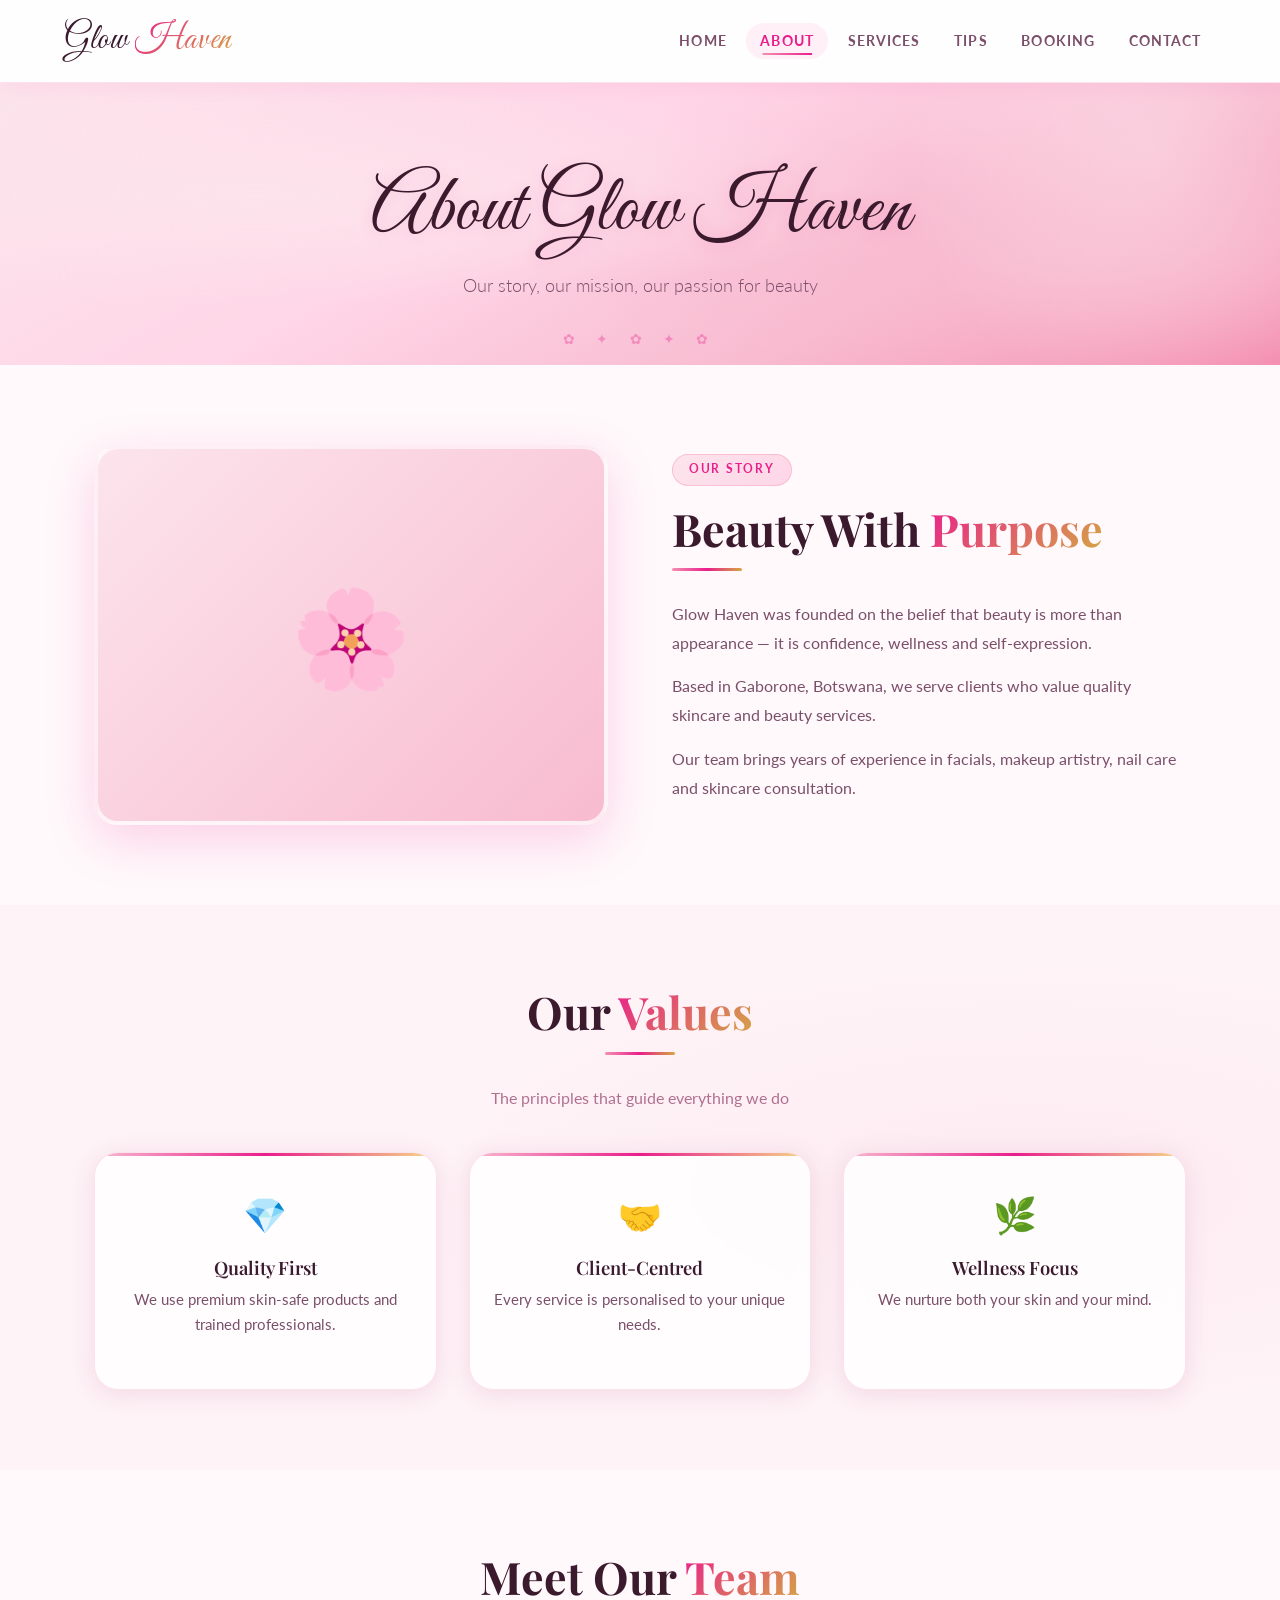
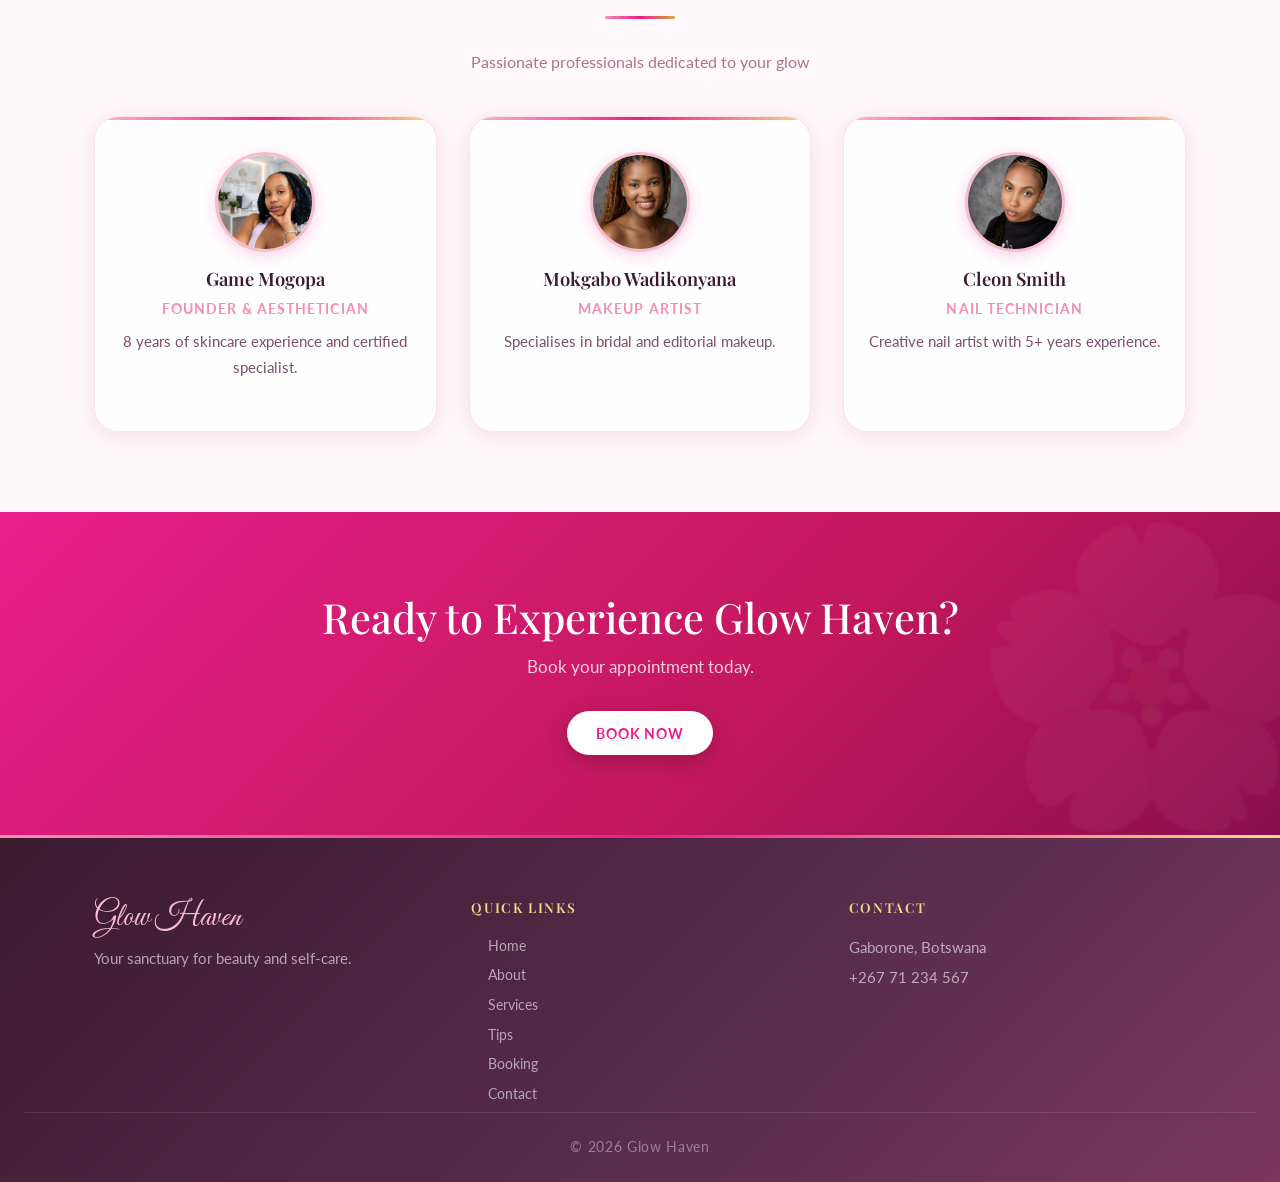
==== commit 9b7328d4: "Add files via upload" ====
--- a/about.html
+++ b/about.html
@@ -26,7 +26,6 @@
       <a href="index.html">Home</a>
       <a href="about.html" class="active" aria-current="page" >About</a> 
       <a href="services.html">Services</a>
-      <a href="gallery.html">Gallery</a>
       <a href="tips.html">Tips</a>
       <a href="booking.html">Booking</a>
       <a href="contact.html">Contact</a>
@@ -119,18 +118,7 @@
     <div class="divider"></div>
     <p class="section-sub">Passionate professionals dedicated to your glow</p>
  
-    <!-- <div class="cards-grid">
- 
-      <div class="card center">
-        <div class="card-img-wrap">
-          <img src="game.jpeg" alt="game's image">
-        <h3>Game Mogopa</h3>
-        <p class="role">Founder & Aesthetician</p>
-        <p>8 years of skincare experience and certified specialist.</p>
-      </div> -->
-
-      <div class="cards-grid">
-
+  <div class="cards-grid">
   <div class="card center">
     <div class="card-img-wrap">
       <img src="game.jpeg" alt="game's image">
